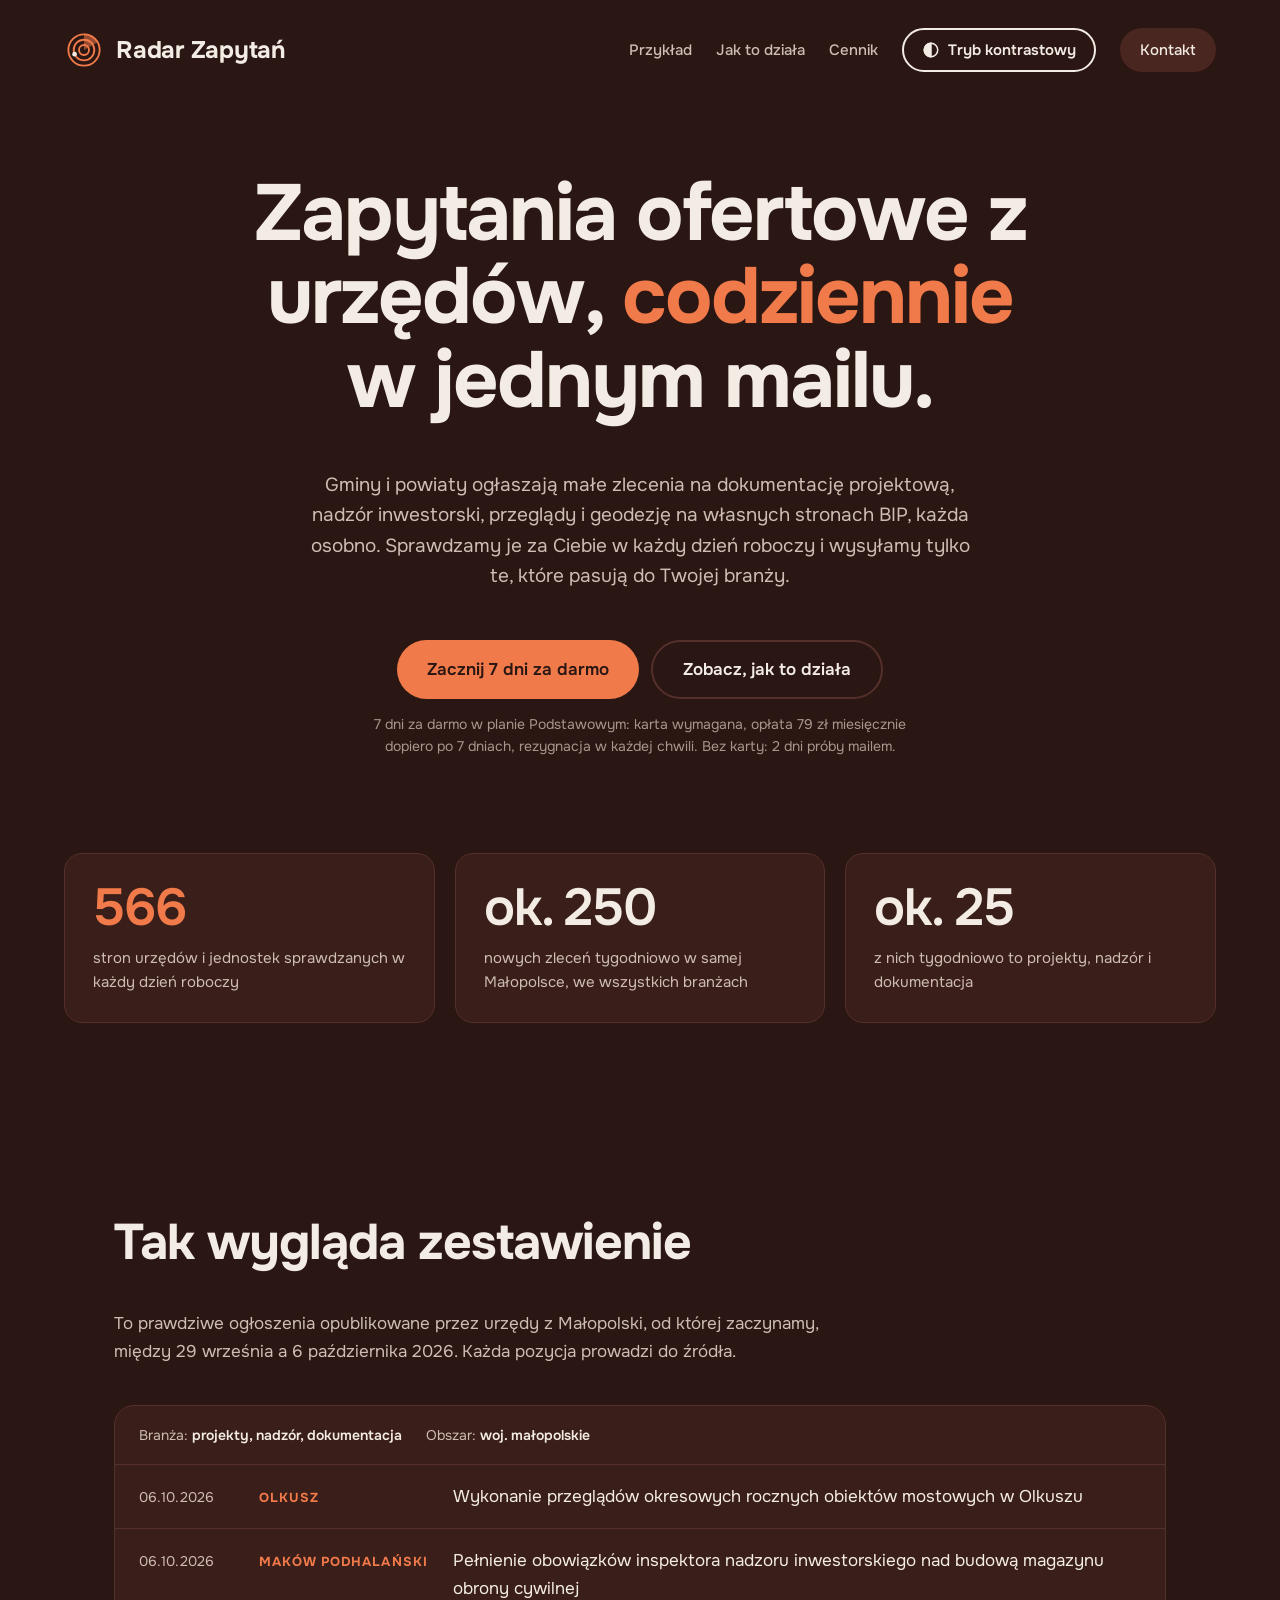
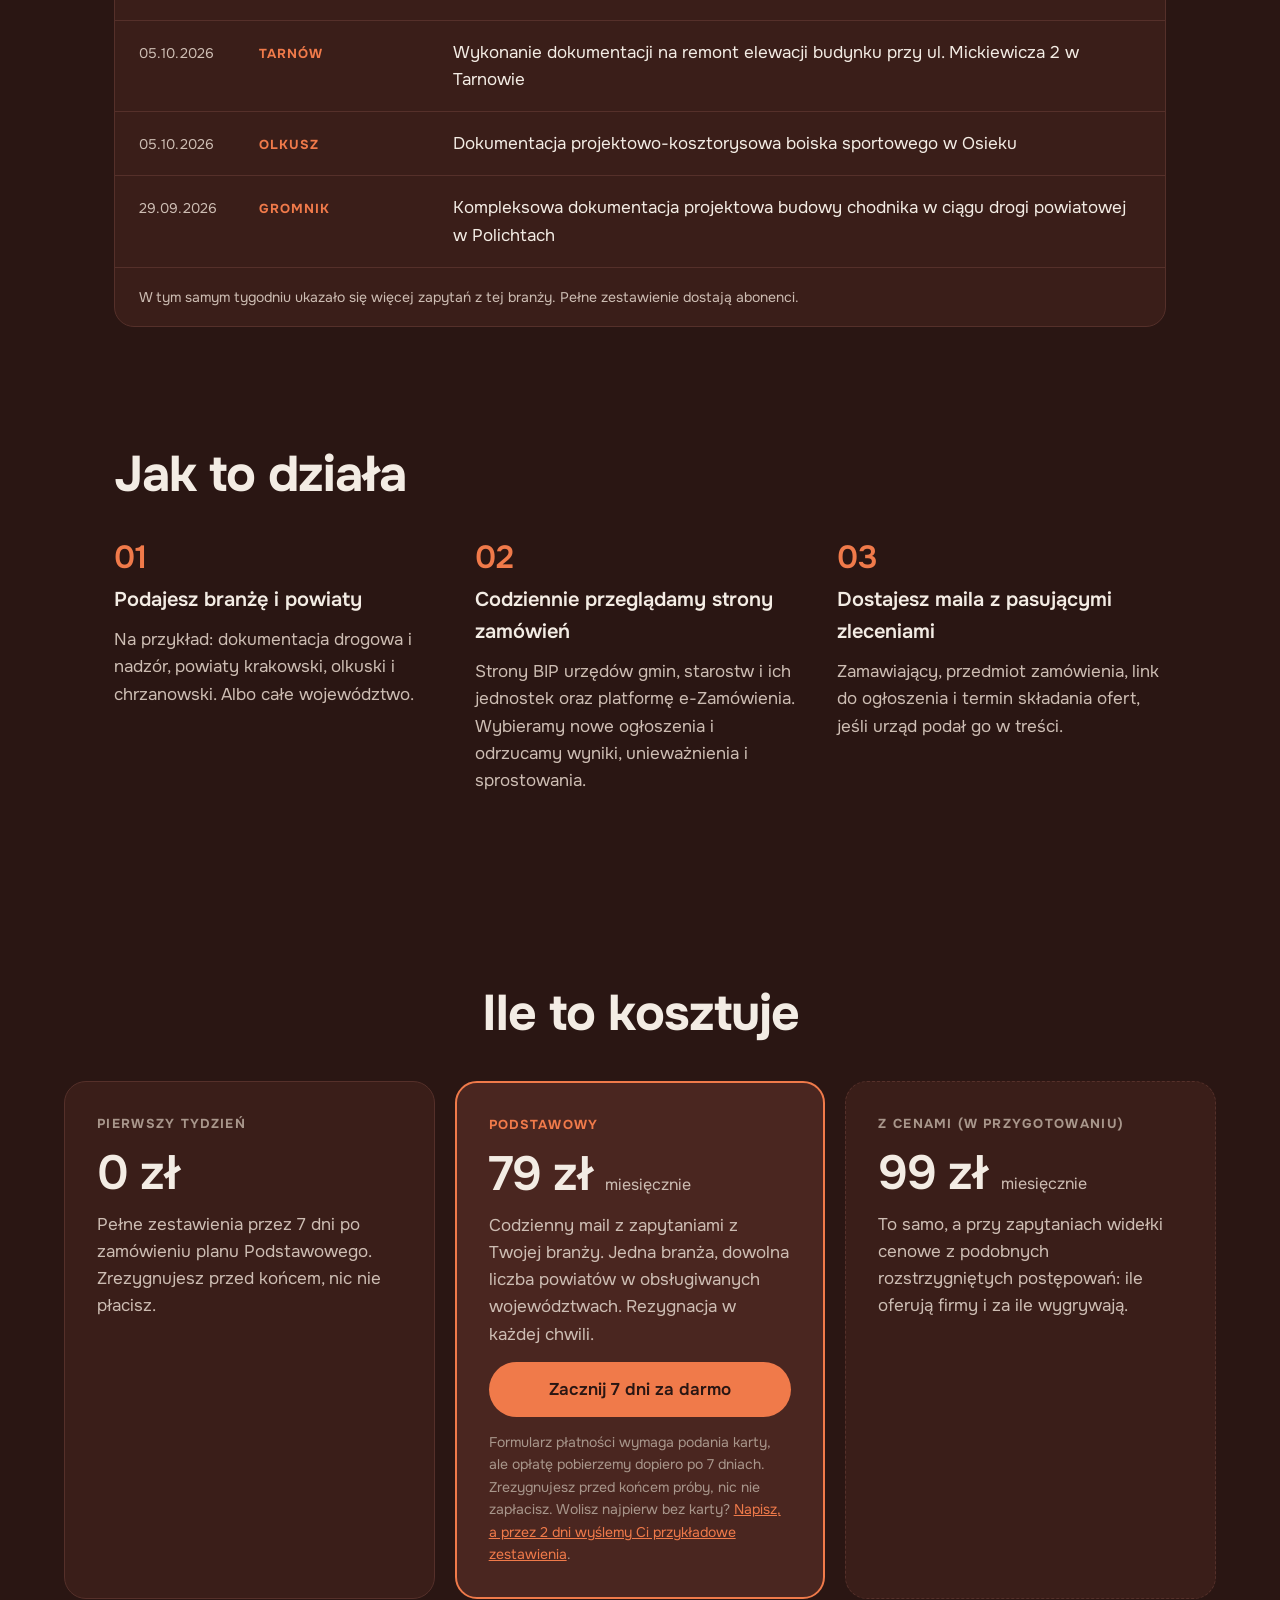
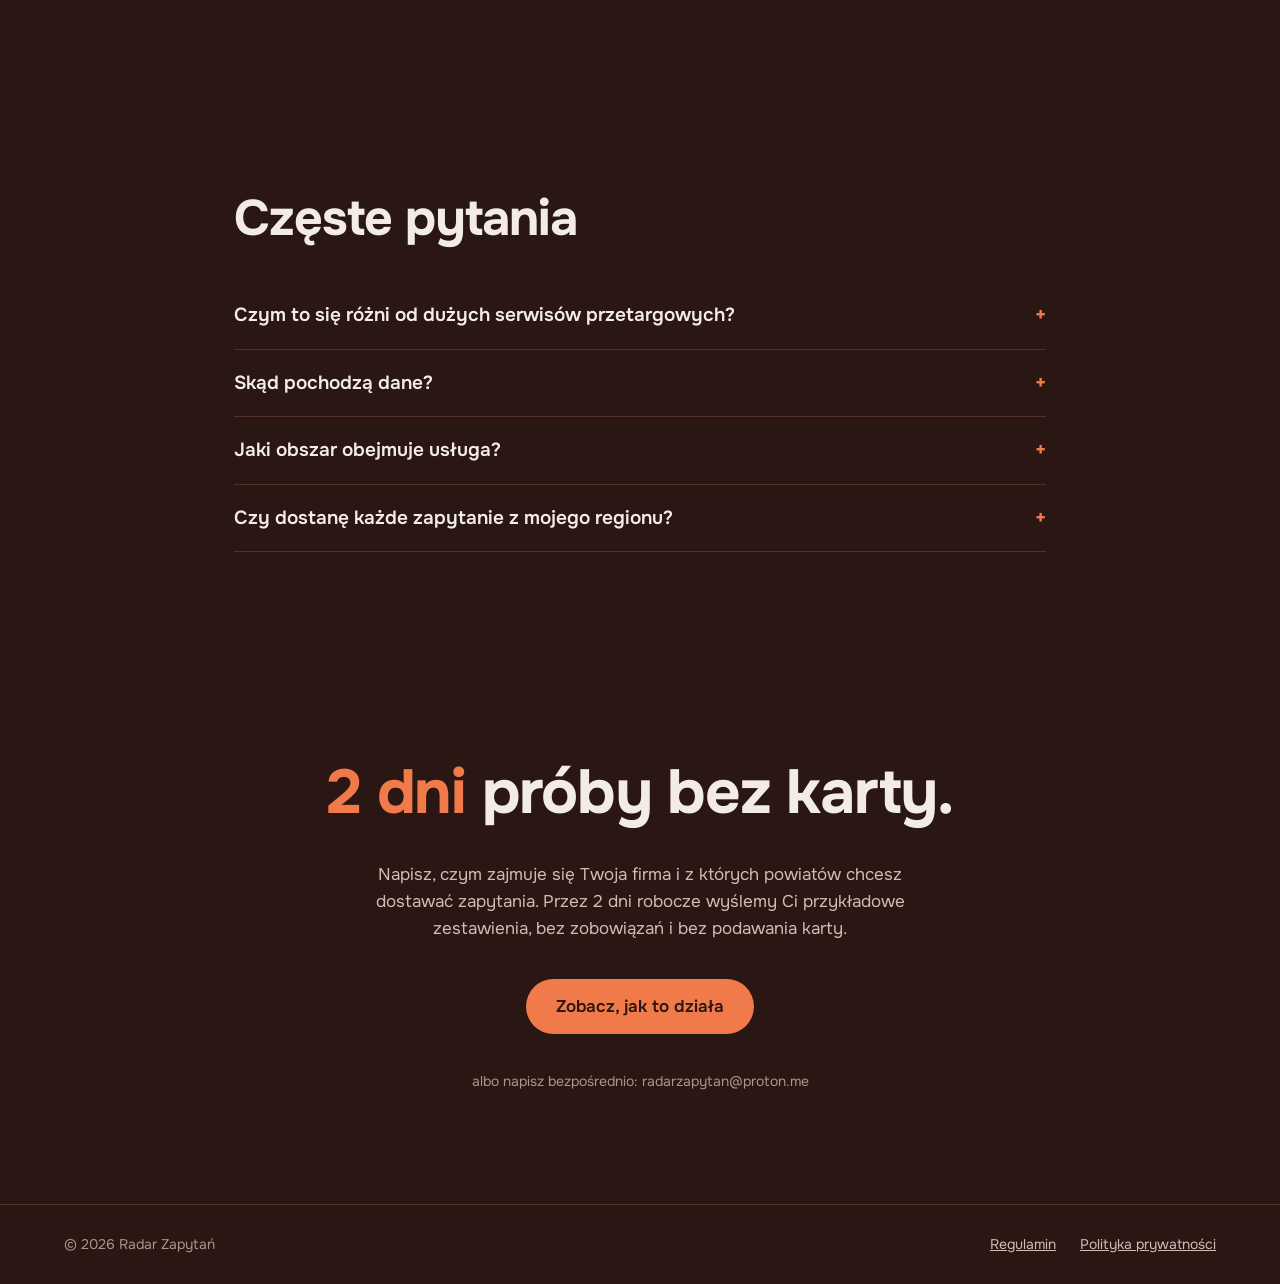
==== index.html @ d01de6a2 "Przycisk 2 dni próby: kopiuje adres i pokazuje komunikat, gdy brak programu pocztowego Co-Authored-B" ====
<!doctype html>
<html lang="pl">
<head>
<meta charset="utf-8">
<meta name="viewport" content="width=device-width, initial-scale=1">
<title>Radar Zapytań</title>
<link rel="icon" href="favicon.svg" type="image/svg+xml">
<link rel="icon" href="favicon-32.png" sizes="32x32" type="image/png">
<link rel="apple-touch-icon" href="apple-touch-icon.png">
<meta name="description" content="Codzienne zestawienie zapytań ofertowych z urzędów gmin i powiatów dla biur projektowych, inspektorów nadzoru i geodetów.">
<meta name="theme-color" content="#2A1613">
<link rel="preconnect" href="https://fonts.googleapis.com">
<link rel="preconnect" href="https://fonts.gstatic.com" crossorigin>
<link rel="stylesheet" href="https://fonts.googleapis.com/css2?family=Onest:wght@400;500;600;700;800&display=swap">
<script>
/* Tryb kontrastowy zapamiętany w przeglądarce odwiedzającego */
try{if(localStorage.getItem('rz-kontrast')==='1'){document.documentElement.classList.add('hc')}}catch(e){}
</script>
<style>
:root{
  --bg:#2A1613; --surface:#3A1E19; --surface2:#4A2620; --line:#55302A;
  --fg:#F3ECE4; --muted:#CDBDB3; --faint:#A8968B;
  --accent:#F07A4A; --accent-fg:#2A1613; --pill:#4A2620; --pill-fg:#F3ECE4;
  --logo:#F07A4A; --logo-dot:#F3ECE4;
  --w-head:700; --w-nav:500;
  color-scheme:dark;
}
html.hc{
  --bg:#0B6B4F; --surface:#0A5C44; --surface2:#08503B; --line:#5FA58F;
  --fg:#FFFFFF; --muted:#EAF5F0; --faint:#D3EBE1;
  --accent:#C8E26A; --accent-fg:#08503B; --pill:#FFFFFF; --pill-fg:#0A5C44;
  --logo:#FFFFFF; --logo-dot:#C8E26A;
  --w-head:800; --w-nav:700;
}
*{box-sizing:border-box}
html{-webkit-text-size-adjust:100%}
body{margin:0;background:var(--bg);color:var(--fg);font:400 17px/1.6 "Onest",system-ui,"Segoe UI",Arial,sans-serif}
a{color:var(--accent)}
a:hover{opacity:.9}
:focus-visible{outline:3px solid var(--accent);outline-offset:3px}
.wrap{max-width:1200px;margin:0 auto;padding-inline:24px}
.narrow{max-width:1100px}
header.top{display:flex;align-items:center;justify-content:space-between;gap:16px;flex-wrap:wrap;padding-block:28px}
.brand{display:flex;align-items:center;gap:12px;text-decoration:none;color:var(--fg);font-size:24px;font-weight:var(--w-head);letter-spacing:-.01em}
.brand svg{width:40px;height:40px;flex:none}
nav.menu{display:flex;gap:24px;align-items:center;flex-wrap:wrap;font-size:15px;font-weight:var(--w-nav)}
nav.menu a.lnk{color:var(--muted);text-decoration:none}
nav.menu a.lnk:hover{color:var(--fg)}
.btn-hc{background:transparent;color:var(--fg);border:2px solid var(--fg);font:inherit;font-weight:600;padding:8px 18px;border-radius:999px;min-height:44px;cursor:pointer;display:inline-flex;align-items:center;gap:8px}
.pill{background:var(--pill);color:var(--pill-fg);text-decoration:none;padding:10px 20px;border-radius:999px;min-height:44px;display:inline-flex;align-items:center}
.cta{background:var(--accent);color:var(--accent-fg);text-decoration:none;font-weight:600;padding:14px 30px;border-radius:999px;min-height:48px;display:inline-flex;align-items:center;justify-content:center}
.hero{max-width:1100px;margin:0 auto;padding:72px 24px 96px;text-align:center;display:flex;flex-direction:column;align-items:center;gap:48px}
h1{margin:0;font-weight:var(--w-head);font-size:clamp(40px,6.2vw,80px);line-height:1.05;letter-spacing:-.025em;text-wrap:balance}
h2{margin:0;font-weight:var(--w-head);font-size:clamp(32px,4.2vw,50px);line-height:1.1;letter-spacing:-.02em}
h3{margin:0;font-size:20px;font-weight:600}
.hl{color:var(--accent)}
.lead{margin:0;max-width:680px;font-size:19px;color:var(--muted)}
.cta-box{display:flex;flex-direction:column;align-items:center;gap:14px}
.cta-row{display:flex;gap:12px;flex-wrap:wrap;justify-content:center}
.cta.ghost{background:transparent;color:var(--fg);border:2px solid var(--line)}
.cta.ghost:hover{border-color:var(--fg)}
.cta-box .note{max-width:560px}
.note{font-size:14px;color:var(--faint)}
.stats{display:grid;grid-template-columns:repeat(auto-fit,minmax(240px,1fr));gap:20px;padding-bottom:96px}
.card{background:var(--surface);border:1px solid var(--line);border-radius:18px;padding:28px}
.big{font-weight:600;font-size:52px;line-height:1;letter-spacing:-.02em}
.card p{margin:12px 0 0;color:var(--muted);font-size:15px}
section.block{padding-block:96px}
.stack{display:flex;flex-direction:column;gap:40px}
.muted{color:var(--muted)}
.report{background:var(--surface);border:1px solid var(--line);border-radius:20px;overflow:hidden}
.report .meta{display:flex;flex-wrap:wrap;gap:8px 24px;padding:18px 24px;border-bottom:1px solid var(--line);font-size:14px;color:var(--muted)}
.report .meta strong{color:var(--fg);font-weight:600}
.report a.row{display:flex;flex-wrap:wrap;gap:6px 24px;align-items:baseline;padding:18px 24px;border-bottom:1px solid var(--line);text-decoration:none;color:var(--fg)}
.report a.row:hover{background:var(--surface2)}
.report .d{font-size:14px;color:var(--muted);min-width:96px}
.report .p{font-size:13px;letter-spacing:.08em;font-weight:700;color:var(--accent);min-width:170px}
.report .t{flex:1 1 360px}
.report .foot{padding:18px 24px;font-size:14px;color:var(--muted)}
.steps{display:grid;grid-template-columns:repeat(auto-fit,minmax(260px,1fr));gap:32px}
.step{display:flex;flex-direction:column;gap:10px}
.step .n{font-size:32px;font-weight:600;color:var(--accent);line-height:1}
.step p{margin:0;color:var(--muted)}
.prices{display:grid;grid-template-columns:repeat(auto-fit,minmax(280px,1fr));gap:20px;align-items:stretch}
.price{background:var(--surface);border:1px solid var(--line);border-radius:22px;padding:32px;display:flex;flex-direction:column;gap:14px}
.price.main{background:var(--surface2);border:2px solid var(--accent)}
.price.soon{border-style:dashed}
.price .lab{font-size:13px;letter-spacing:.1em;font-weight:700;color:var(--faint)}
.price.main .lab{color:var(--accent)}
.price .amt{font-weight:600;font-size:48px;line-height:1;letter-spacing:-.02em}
.price .amt small{font-size:16px;font-weight:400;letter-spacing:0;color:var(--muted)}
.price p{margin:0;color:var(--muted)}
.price .cta{margin-top:auto}
.faq{max-width:860px;margin:0 auto;padding:96px 24px}
.faq h2{margin-bottom:36px}
details{border-bottom:1px solid var(--line);padding:18px 0}
summary{cursor:pointer;list-style:none;font-size:19px;font-weight:600}
summary::-webkit-details-marker{display:none}
summary::after{content:"+";float:right;color:var(--accent);font-weight:700}
details[open] summary::after{content:"–"}
details p{margin:12px 0 0;color:var(--muted)}
.contact{max-width:900px;margin:0 auto;padding:112px 24px;text-align:center;display:flex;flex-direction:column;align-items:center;gap:36px}
.contact p{margin:0;max-width:600px;color:var(--muted)}
footer.bottom{border-top:1px solid var(--line)}
footer .wrap{display:flex;flex-wrap:wrap;gap:12px 28px;justify-content:space-between;padding-block:28px;font-size:14px;color:var(--faint)}
footer .links{display:flex;gap:24px;flex-wrap:wrap}
footer .links a{color:var(--muted)}
@media (max-width:640px){
  nav.menu a.lnk{display:none}
  .hero{padding-top:40px;gap:36px}
  section.block{padding-block:64px}
}
</style>
</head>
<body>

<header class="wrap top">
  <a class="brand" href="#" aria-label="Radar Zapytań – strona główna">
    <svg viewBox="0 0 256 256" aria-hidden="true"><circle cx="128" cy="128" r="100" fill="none" stroke="var(--logo)" stroke-width="12"/><circle cx="128" cy="128" r="66" fill="none" stroke="var(--logo)" stroke-width="12"/><circle cx="128" cy="128" r="32" fill="none" stroke="var(--logo)" stroke-width="12"/><path d="M128 128 L128 22 A106 106 0 0 1 219.8 75.0 Z" fill="var(--logo)" opacity="0.55"/><circle cx="67.7" cy="154.8" r="15" fill="var(--logo-dot)"/></svg>
    <span>Radar Zapytań</span>
  </a>
  <nav class="menu" aria-label="Menu">
    <a class="lnk" href="#przyklad">Przykład</a>
    <a class="lnk" href="#jak">Jak to działa</a>
    <a class="lnk" href="#cennik">Cennik</a>
    <button type="button" class="btn-hc" id="btn-hc" aria-pressed="false">
      <svg viewBox="0 0 24 24" width="18" height="18" aria-hidden="true" fill="none" stroke="currentColor" stroke-width="2"><circle cx="12" cy="12" r="9"/><path d="M12 3a9 9 0 0 0 0 18z" fill="currentColor"/></svg>
      <span id="hc-label">Tryb kontrastowy</span>
    </button>
    <a class="pill" href="#kontakt">Kontakt</a>
  </nav>
</header>

<main>
<section class="hero">
  <h1>Zapytania ofertowe z urzędów, <span class="hl">codziennie</span> w jednym mailu.</h1>
  <p class="lead">Gminy i powiaty ogłaszają małe zlecenia na dokumentację projektową, nadzór inwestorski, przeglądy i geodezję na własnych stronach BIP, każda osobno. Sprawdzamy je za Ciebie w każdy dzień roboczy i wysyłamy tylko te, które pasują do Twojej branży.</p>
  <div class="cta-box">
    <div class="cta-row">
      <a class="cta" href="https://buy.stripe.com/28E7sKctQ4sN3mMg6p4Rq00">Zacznij 7 dni za darmo</a>
      <a class="cta ghost" href="#kontakt">Zobacz, jak to działa</a>
    </div>
    <span class="note">7 dni za darmo w planie Podstawowym: karta wymagana, opłata 79 zł miesięcznie dopiero po 7 dniach, rezygnacja w każdej chwili. Bez karty: 2 dni próby mailem.</span>
  </div>
</section>

<div class="wrap">
  <div class="stats">
    <div class="card"><div class="big hl">566</div><p>stron urzędów i jednostek sprawdzanych w każdy dzień roboczy</p></div>
    <div class="card"><div class="big">ok. 250</div><p>nowych zleceń tygodniowo w samej Małopolsce, we wszystkich branżach</p></div>
    <div class="card"><div class="big">ok. 25</div><p>z nich tygodniowo to projekty, nadzór i dokumentacja</p></div>
  </div>
</div>

<section id="przyklad" class="block">
  <div class="wrap narrow stack">
    <h2>Tak wygląda zestawienie</h2>
    <p class="muted" style="margin:0;max-width:720px">To prawdziwe ogłoszenia opublikowane przez urzędy z Małopolski, od której zaczynamy, między 29 września a 6 października 2026. Każda pozycja prowadzi do źródła.</p>
    <div class="report">
      <div class="meta"><span>Branża: <strong>projekty, nadzór, dokumentacja</strong></span><span>Obszar: <strong>woj. małopolskie</strong></span></div>
      <a class="row" href="https://bip.malopolska.pl/umigolkusz,a,2943578,wykonanie-przegladow-okresowych-rocznych-obiektow-mostowych-w-olkuszu.html"><span class="d">06.10.2026</span><span class="p">OLKUSZ</span><span class="t">Wykonanie przeglądów okresowych rocznych obiektów mostowych w Olkuszu</span></a>
      <a class="row" href="https://bip.malopolska.pl/ummakowpodhalanski,a,2942583,pelnienie-obowiazkow-inspektora-nadzoru-inwestorskiego-nad-robotami-budowlanymi-do-zadania-pn-budowa.html"><span class="d">06.10.2026</span><span class="p">MAKÓW PODHALAŃSKI</span><span class="t">Pełnienie obowiązków inspektora nadzoru inwestorskiego nad budową magazynu obrony cywilnej</span></a>
      <a class="row" href="https://bip.malopolska.pl/umtarnow,a,2935955,wykonanie-dokumentacji-na-remont-elewacji-budynku-przy-ul-mickiewicza-2-w-tarnowie.html"><span class="d">05.10.2026</span><span class="p">TARNÓW</span><span class="t">Wykonanie dokumentacji na remont elewacji budynku przy ul. Mickiewicza 2 w Tarnowie</span></a>
      <a class="row" href="https://bip.malopolska.pl/umigolkusz,a,2926338,wykonanie-dokumentacji-projektowo-kosztorysowej-dla-zadania-projekt-boiska-sportowego-w-osieku.html"><span class="d">05.10.2026</span><span class="p">OLKUSZ</span><span class="t">Dokumentacja projektowo-kosztorysowa boiska sportowego w Osieku</span></a>
      <a class="row" href="https://bip.malopolska.pl/uggromnik,a,2917947,zapytanie-ofertowe-pn-opracowanie-kompleksowej-dokumentacji-projektowej-na-budowe-chodnika-w-ciagu-d.html"><span class="d">29.09.2026</span><span class="p">GROMNIK</span><span class="t">Kompleksowa dokumentacja projektowa budowy chodnika w ciągu drogi powiatowej w Polichtach</span></a>
      <div class="foot">W tym samym tygodniu ukazało się więcej zapytań z tej branży. Pełne zestawienie dostają abonenci.</div>
    </div>
  </div>
</section>

<section id="jak" class="block" style="padding-top:24px">
  <div class="wrap narrow stack">
    <h2>Jak to działa</h2>
    <div class="steps">
      <div class="step"><span class="n">01</span><h3>Podajesz branżę i powiaty</h3><p>Na przykład: dokumentacja drogowa i nadzór, powiaty krakowski, olkuski i chrzanowski. Albo całe województwo.</p></div>
      <div class="step"><span class="n">02</span><h3>Codziennie przeglądamy strony zamówień</h3><p>Strony BIP urzędów gmin, starostw i ich jednostek oraz platformę e-Zamówienia. Wybieramy nowe ogłoszenia i odrzucamy wyniki, unieważnienia i sprostowania.</p></div>
      <div class="step"><span class="n">03</span><h3>Dostajesz maila z pasującymi zleceniami</h3><p>Zamawiający, przedmiot zamówienia, link do ogłoszenia i termin składania ofert, jeśli urząd podał go w treści.</p></div>
    </div>
  </div>
</section>

<section id="cennik" class="block">
  <div class="wrap stack">
    <h2 style="text-align:center">Ile to kosztuje</h2>
    <div class="prices">
      <div class="price">
        <span class="lab">PIERWSZY TYDZIEŃ</span>
        <span class="amt">0 zł</span>
        <p>Pełne zestawienia przez 7 dni po zamówieniu planu Podstawowego. Zrezygnujesz przed końcem, nic nie płacisz.</p>
      </div>
      <div class="price main">
        <span class="lab">PODSTAWOWY</span>
        <span class="amt">79 zł <small>miesięcznie</small></span>
        <p>Codzienny mail z zapytaniami z Twojej branży. Jedna branża, dowolna liczba powiatów w obsługiwanych województwach. Rezygnacja w każdej chwili.</p>
        <a class="cta" href="https://buy.stripe.com/28E7sKctQ4sN3mMg6p4Rq00">Zacznij 7 dni za darmo</a>
        <span class="note">Formularz płatności wymaga podania karty, ale opłatę pobierzemy dopiero po 7 dniach. Zrezygnujesz przed końcem próby, nic nie zapłacisz. Wolisz najpierw bez karty? <a href="#kontakt">Napisz, a przez 2 dni wyślemy Ci przykładowe zestawienia</a>.</span>
      </div>
      <div class="price soon">
        <span class="lab">Z CENAMI (W PRZYGOTOWANIU)</span>
        <span class="amt">99 zł <small>miesięcznie</small></span>
        <p>To samo, a przy zapytaniach widełki cenowe z podobnych rozstrzygniętych postępowań: ile oferują firmy i za ile wygrywają.</p>
      </div>
    </div>
  </div>
</section>

<section class="faq">
  <h2>Częste pytania</h2>
  <details><summary>Czym to się różni od dużych serwisów przetargowych?</summary><p>Oprócz ogłoszeń z Biuletynu Zamówień Publicznych sprawdzamy małe zamówienia poniżej progu ustawowego, który od 2026 roku wynosi 170 tys. zł netto. Takie zlecenia trafiają tylko na stronę urzędu i zwykle startuje w nich kilka firm. W naszym teście z 1–8 października 2026 około 40% zapytań znalezionych na stronach BIP nie było w jednym z dużych serwisów przetargowych.</p></details>
  <details><summary>Skąd pochodzą dane?</summary><p>Wyłącznie z publicznych stron Biuletynu Informacji Publicznej urzędów i ich jednostek. Niczego nie zmieniamy w treści ogłoszeń, a każda pozycja ma link do oryginału.</p></details>
  <details><summary>Jaki obszar obejmuje usługa?</summary><p>Zaczęliśmy od województwa małopolskiego i stopniowo dodajemy kolejne. Jeśli interesuje Cię inny region, napisz, a damy znać, kiedy go uruchomimy. W Małopolsce nie obejmujemy jeszcze urzędów miast Krakowa, Nowego Sącza i Zakopanego, które prowadzą BIP w osobnych systemach.</p></details>
  <details><summary>Czy dostanę każde zapytanie z mojego regionu?</summary><p>Nie możemy tego obiecać. Część urzędów wysyła zapytania bezpośrednio do wybranych firm i nie publikuje ich na stronie. Dostajesz wszystko, co ukazało się w sprawdzanych przez nas sekcjach zamówień.</p></details>
</section>

<section id="kontakt" class="contact">
  <h2 style="font-size:clamp(36px,5vw,62px);line-height:1.05"><span class="hl">2 dni</span> próby bez karty.</h2>
  <p>Napisz, czym zajmuje się Twoja firma i z których powiatów chcesz dostawać zapytania. Przez 2 dni robocze wyślemy Ci przykładowe zestawienia, bez zobowiązań i bez podawania karty.</p>
  <a class="cta" id="btn-proba" href="mailto:radarzapytan@proton.me?subject=2%20dni%20pr%C3%B3by%20%E2%80%93%20Radar%20Zapyta%C5%84">Zobacz, jak to działa</a>
  <span class="note" id="proba-note" aria-live="polite">albo napisz bezpośrednio: radarzapytan@proton.me</span>
</section>
</main>

<footer class="bottom">
  <div class="wrap">
    <span>© 2026 Radar Zapytań</span>
    <span class="links"><a href="regulamin.html">Regulamin</a><a href="polityka-prywatnosci.html">Polityka prywatności</a></span>
  </div>
</footer>

<script>
(function(){
  var root=document.documentElement, btn=document.getElementById('btn-hc'), label=document.getElementById('hc-label');
  function sync(){var on=root.classList.contains('hc');btn.setAttribute('aria-pressed',on?'true':'false');label.textContent=on?'Tryb zwykły':'Tryb kontrastowy';}
  btn.addEventListener('click',function(){root.classList.toggle('hc');try{localStorage.setItem('rz-kontrast',root.classList.contains('hc')?'1':'0')}catch(e){}sync();});
  sync();
  var proba=document.getElementById('btn-proba'), note=document.getElementById('proba-note'), adres='radarzapytan@proton.me';
  proba.addEventListener('click',function(){
    var msg='Adres skopiowany: '+adres+'. Jeśli nie otworzył się program pocztowy, wklej go w swojej poczcie (temat: 2 dni próby).';
    try{navigator.clipboard.writeText(adres).then(function(){note.textContent=msg},function(){note.textContent='Napisz na: '+adres+' (temat: 2 dni próby).'})}catch(e){note.textContent='Napisz na: '+adres+' (temat: 2 dni próby).'}
  });
})();
</script>
</body>
</html>
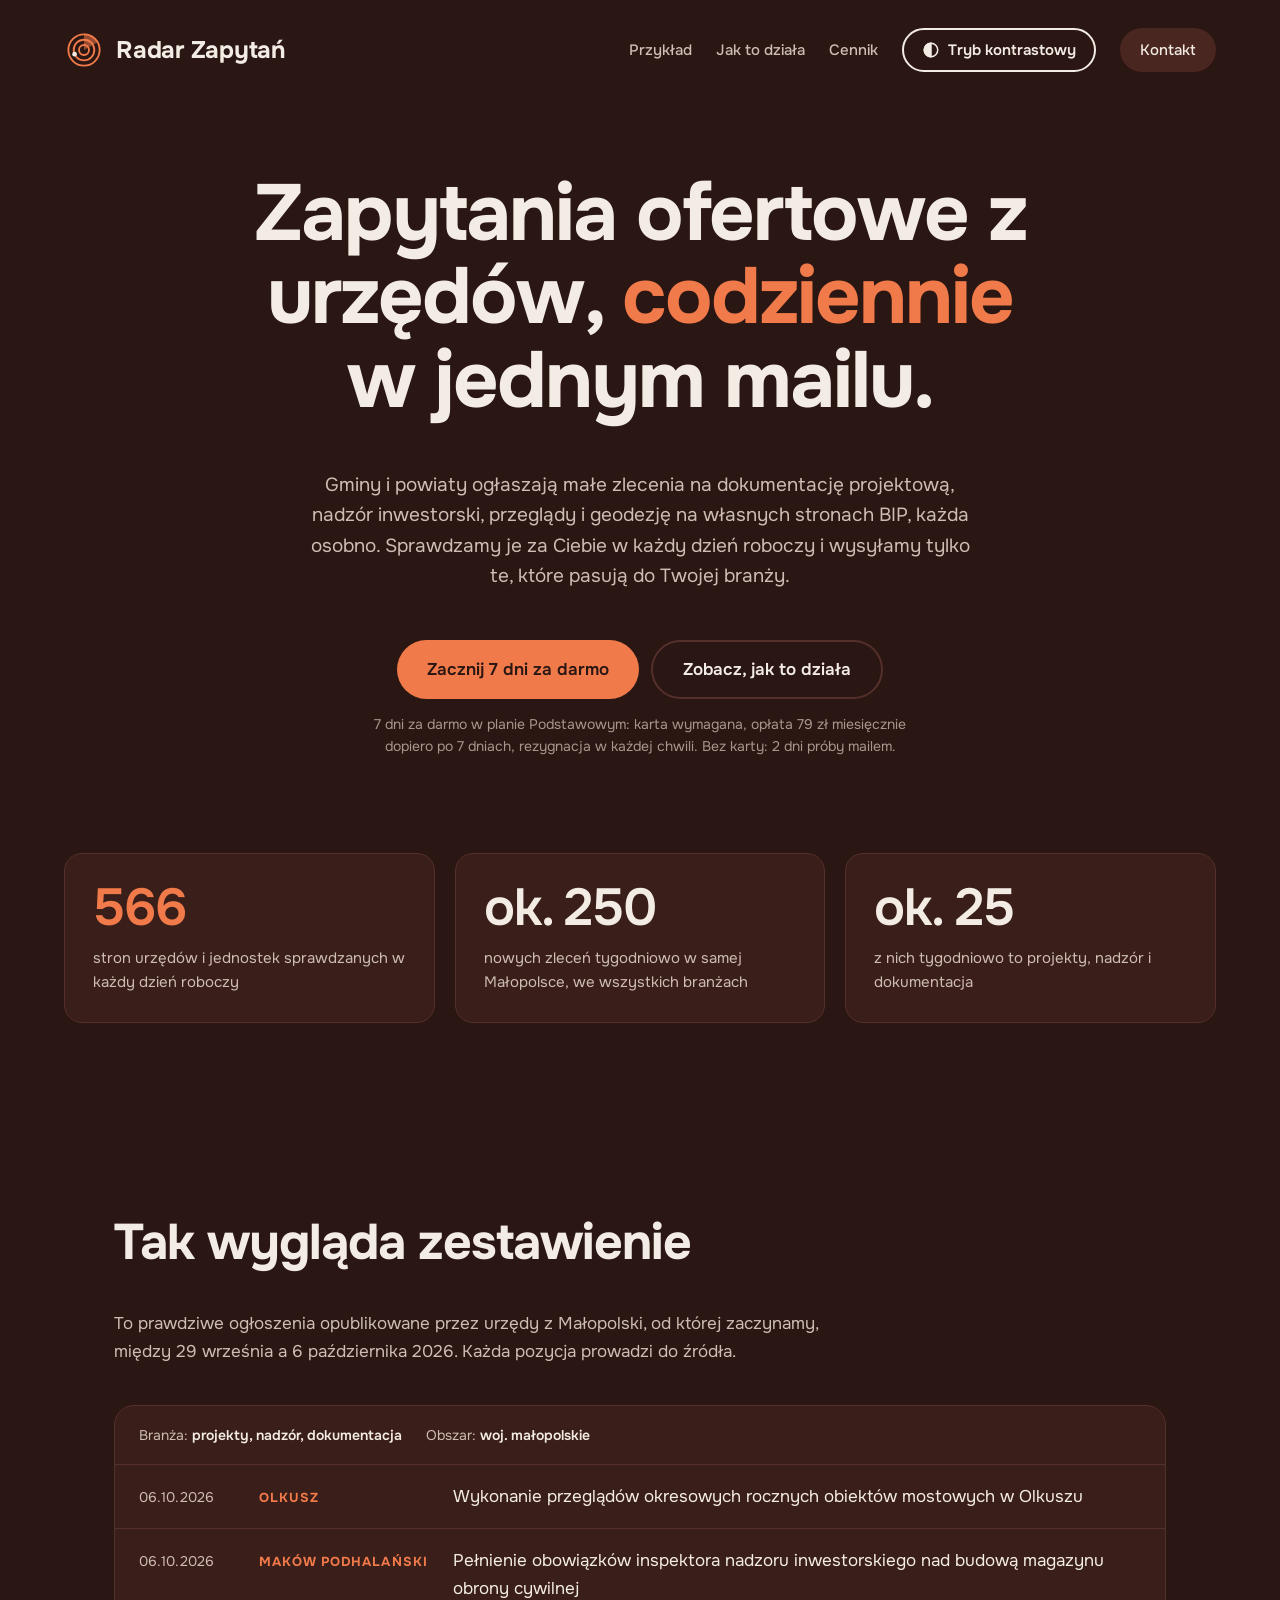
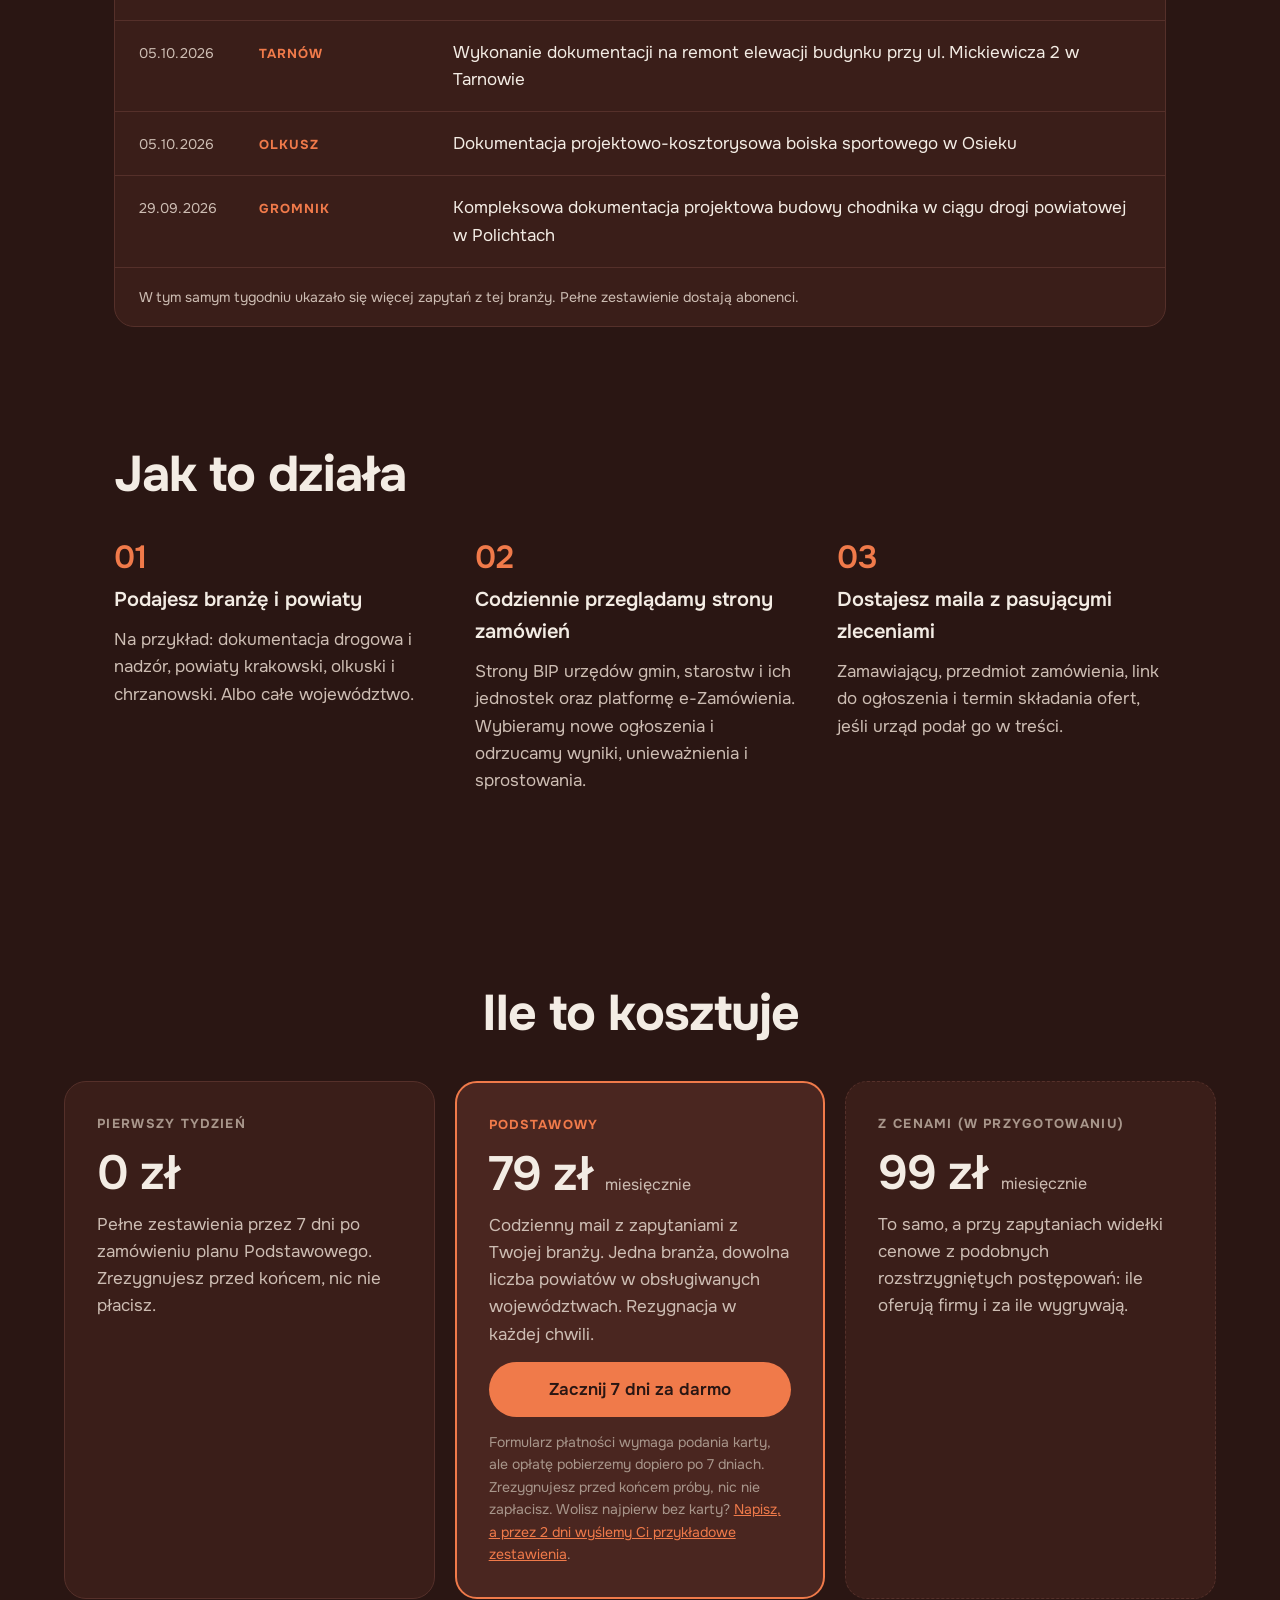
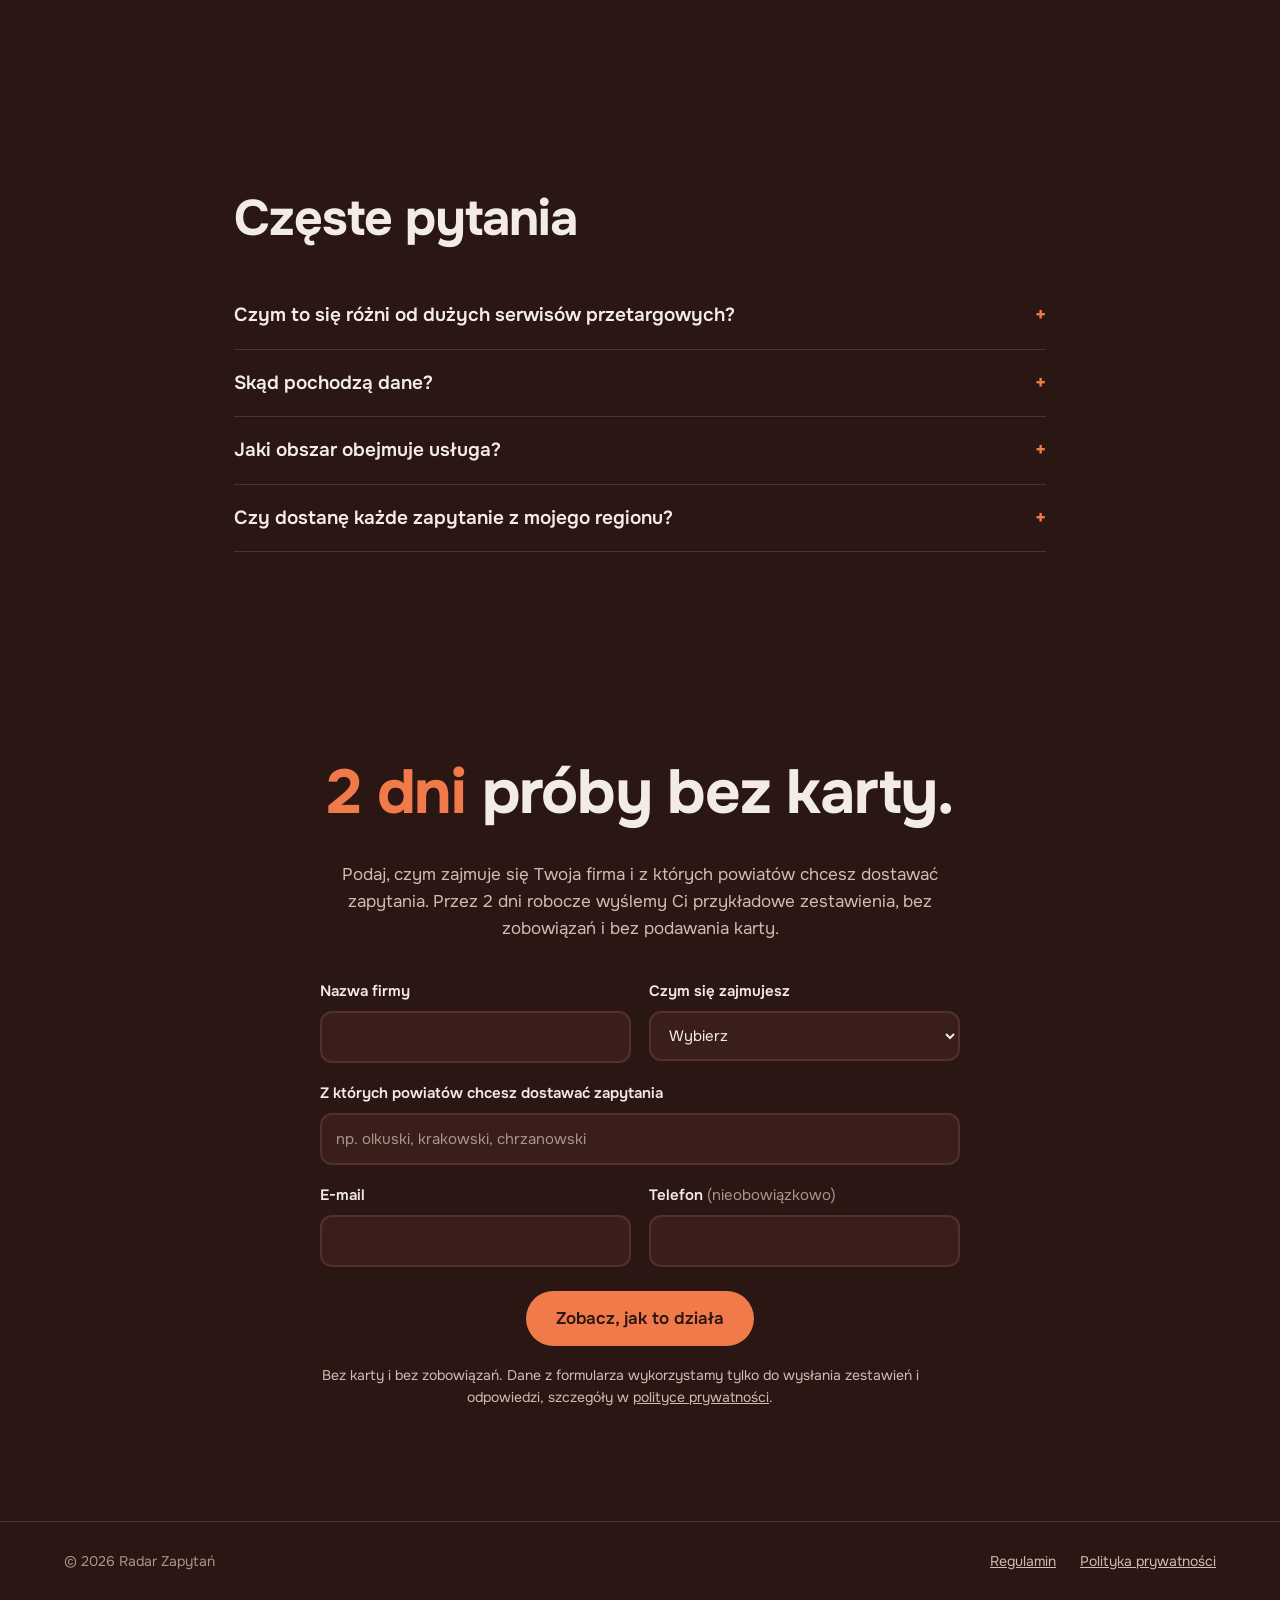
==== commit afc26b76: "Formularz 2 dni próby (Web3Forms) zamiast przycisku mailto; adres e-mail usunięty ze strony głównej;" ====
--- a/index.html
+++ b/index.html
@@ -101,6 +101,20 @@
 details p{margin:12px 0 0;color:var(--muted)}
 .contact{max-width:900px;margin:0 auto;padding:112px 24px;text-align:center;display:flex;flex-direction:column;align-items:center;gap:36px}
 .contact p{margin:0;max-width:600px;color:var(--muted)}
+.form{width:100%;max-width:640px;display:flex;flex-direction:column;gap:18px;text-align:left}
+.form label{display:flex;flex-direction:column;gap:8px;font-weight:600;font-size:15px;color:var(--fg)}
+.form .opt{font-weight:400;color:var(--faint)}
+.form input,.form select{font:inherit;font-weight:400;color:var(--fg);background:var(--surface);border:2px solid var(--line);border-radius:12px;padding:12px 14px;min-height:48px;width:100%;box-sizing:border-box}
+.form input::placeholder{color:var(--faint)}
+.form input:focus,.form select:focus{outline:none;border-color:var(--accent)}
+.form .row2{display:grid;grid-template-columns:1fr 1fr;gap:18px}
+.form button.cta{border:0;font:inherit;font-weight:600;cursor:pointer;align-self:center;margin-top:6px}
+.form button.cta[disabled]{opacity:.6;cursor:wait}
+.form .form-msg{text-align:center;margin:0}
+.form .form-msg a{color:inherit}
+.form .bad{border-color:#E5484D}
+.hp{position:absolute;left:-9999px;width:1px;height:1px;opacity:0}
+@media(max-width:640px){.form .row2{grid-template-columns:1fr}}
 footer.bottom{border-top:1px solid var(--line)}
 footer .wrap{display:flex;flex-wrap:wrap;gap:12px 28px;justify-content:space-between;padding-block:28px;font-size:14px;color:var(--faint)}
 footer .links{display:flex;gap:24px;flex-wrap:wrap}
@@ -214,9 +228,32 @@
 
 <section id="kontakt" class="contact">
   <h2 style="font-size:clamp(36px,5vw,62px);line-height:1.05"><span class="hl">2 dni</span> próby bez karty.</h2>
-  <p>Napisz, czym zajmuje się Twoja firma i z których powiatów chcesz dostawać zapytania. Przez 2 dni robocze wyślemy Ci przykładowe zestawienia, bez zobowiązań i bez podawania karty.</p>
-  <a class="cta" id="btn-proba" href="mailto:radarzapytan@proton.me?subject=2%20dni%20pr%C3%B3by%20%E2%80%93%20Radar%20Zapyta%C5%84">Zobacz, jak to działa</a>
-  <span class="note" id="proba-note" aria-live="polite">albo napisz bezpośrednio: radarzapytan@proton.me</span>
+  <p>Podaj, czym zajmuje się Twoja firma i z których powiatów chcesz dostawać zapytania. Przez 2 dni robocze wyślemy Ci przykładowe zestawienia, bez zobowiązań i bez podawania karty.</p>
+  <form class="form" id="form-proba" action="https://api.web3forms.com/submit" method="POST" novalidate>
+    <input type="hidden" name="access_key" value="WEB3FORMS_KLUCZ">
+    <input type="hidden" name="subject" value="2 dni próby – nowe zgłoszenie (Radar Zapytań)">
+    <input type="hidden" name="from_name" value="Radar Zapytań – formularz">
+    <input type="checkbox" name="botcheck" class="hp" tabindex="-1" autocomplete="off" aria-hidden="true">
+    <div class="row2">
+      <label>Nazwa firmy<input name="firma" required autocomplete="organization"></label>
+      <label>Czym się zajmujesz
+        <select name="branza" required>
+          <option value="">Wybierz</option>
+          <option>Biuro projektowe / architekt</option>
+          <option>Inspektor nadzoru</option>
+          <option>Geodeta</option>
+          <option>Inna branża</option>
+        </select>
+      </label>
+    </div>
+    <label>Z których powiatów chcesz dostawać zapytania<input name="powiaty" required placeholder="np. olkuski, krakowski, chrzanowski"></label>
+    <div class="row2">
+      <label>E-mail<input type="email" name="email" required autocomplete="email"></label>
+      <label><span>Telefon <span class="opt">(nieobowiązkowo)</span></span><input type="tel" name="telefon" autocomplete="tel"></label>
+    </div>
+    <button type="submit" class="cta" id="btn-proba">Zobacz, jak to działa</button>
+    <p class="note form-msg" id="proba-note" aria-live="polite">Bez karty i bez zobowiązań. Dane z formularza wykorzystamy tylko do wysłania zestawień i odpowiedzi, szczegóły w <a href="polityka-prywatnosci.html">polityce prywatności</a>.</p>
+  </form>
 </section>
 </main>
 
@@ -233,10 +270,20 @@
   function sync(){var on=root.classList.contains('hc');btn.setAttribute('aria-pressed',on?'true':'false');label.textContent=on?'Tryb zwykły':'Tryb kontrastowy';}
   btn.addEventListener('click',function(){root.classList.toggle('hc');try{localStorage.setItem('rz-kontrast',root.classList.contains('hc')?'1':'0')}catch(e){}sync();});
   sync();
-  var proba=document.getElementById('btn-proba'), note=document.getElementById('proba-note'), adres='radarzapytan@proton.me';
-  proba.addEventListener('click',function(){
-    var msg='Adres skopiowany: '+adres+'. Jeśli nie otworzył się program pocztowy, wklej go w swojej poczcie (temat: 2 dni próby).';
-    try{navigator.clipboard.writeText(adres).then(function(){note.textContent=msg},function(){note.textContent='Napisz na: '+adres+' (temat: 2 dni próby).'})}catch(e){note.textContent='Napisz na: '+adres+' (temat: 2 dni próby).'}
+  var form=document.getElementById('form-proba'), btn2=document.getElementById('btn-proba'), note=document.getElementById('proba-note');
+  form.addEventListener('submit',function(e){
+    e.preventDefault();
+    var ok=true;
+    Array.prototype.forEach.call(form.querySelectorAll('[required]'),function(el){var bad=!el.value.trim()||(el.type==='email'&&!/^[^@\s]+@[^@\s]+\.[^@\s]+$/.test(el.value.trim()));el.classList.toggle('bad',bad);if(bad&&ok){el.focus();ok=false;}});
+    if(!ok){note.textContent='Uzupełnij zaznaczone pola.';return;}
+    btn2.disabled=true; note.textContent='Wysyłam…';
+    fetch(form.action,{method:'POST',headers:{'Accept':'application/json'},body:new FormData(form)})
+      .then(function(r){return r.json()})
+      .then(function(d){
+        if(d&&d.success){form.innerHTML='<h3 style="margin:0;text-align:center;font-size:24px">Dziękujemy, zgłoszenie dotarło.</h3><p style="text-align:center;margin:0 auto">Odezwiemy się mailem i wyślemy pierwsze przykładowe zestawienie.</p>';}
+        else{throw 0;}
+      })
+      .catch(function(){btn2.disabled=false;note.textContent='Nie udało się wysłać. Spróbuj ponownie za chwilę.';});
   });
 })();
 </script>
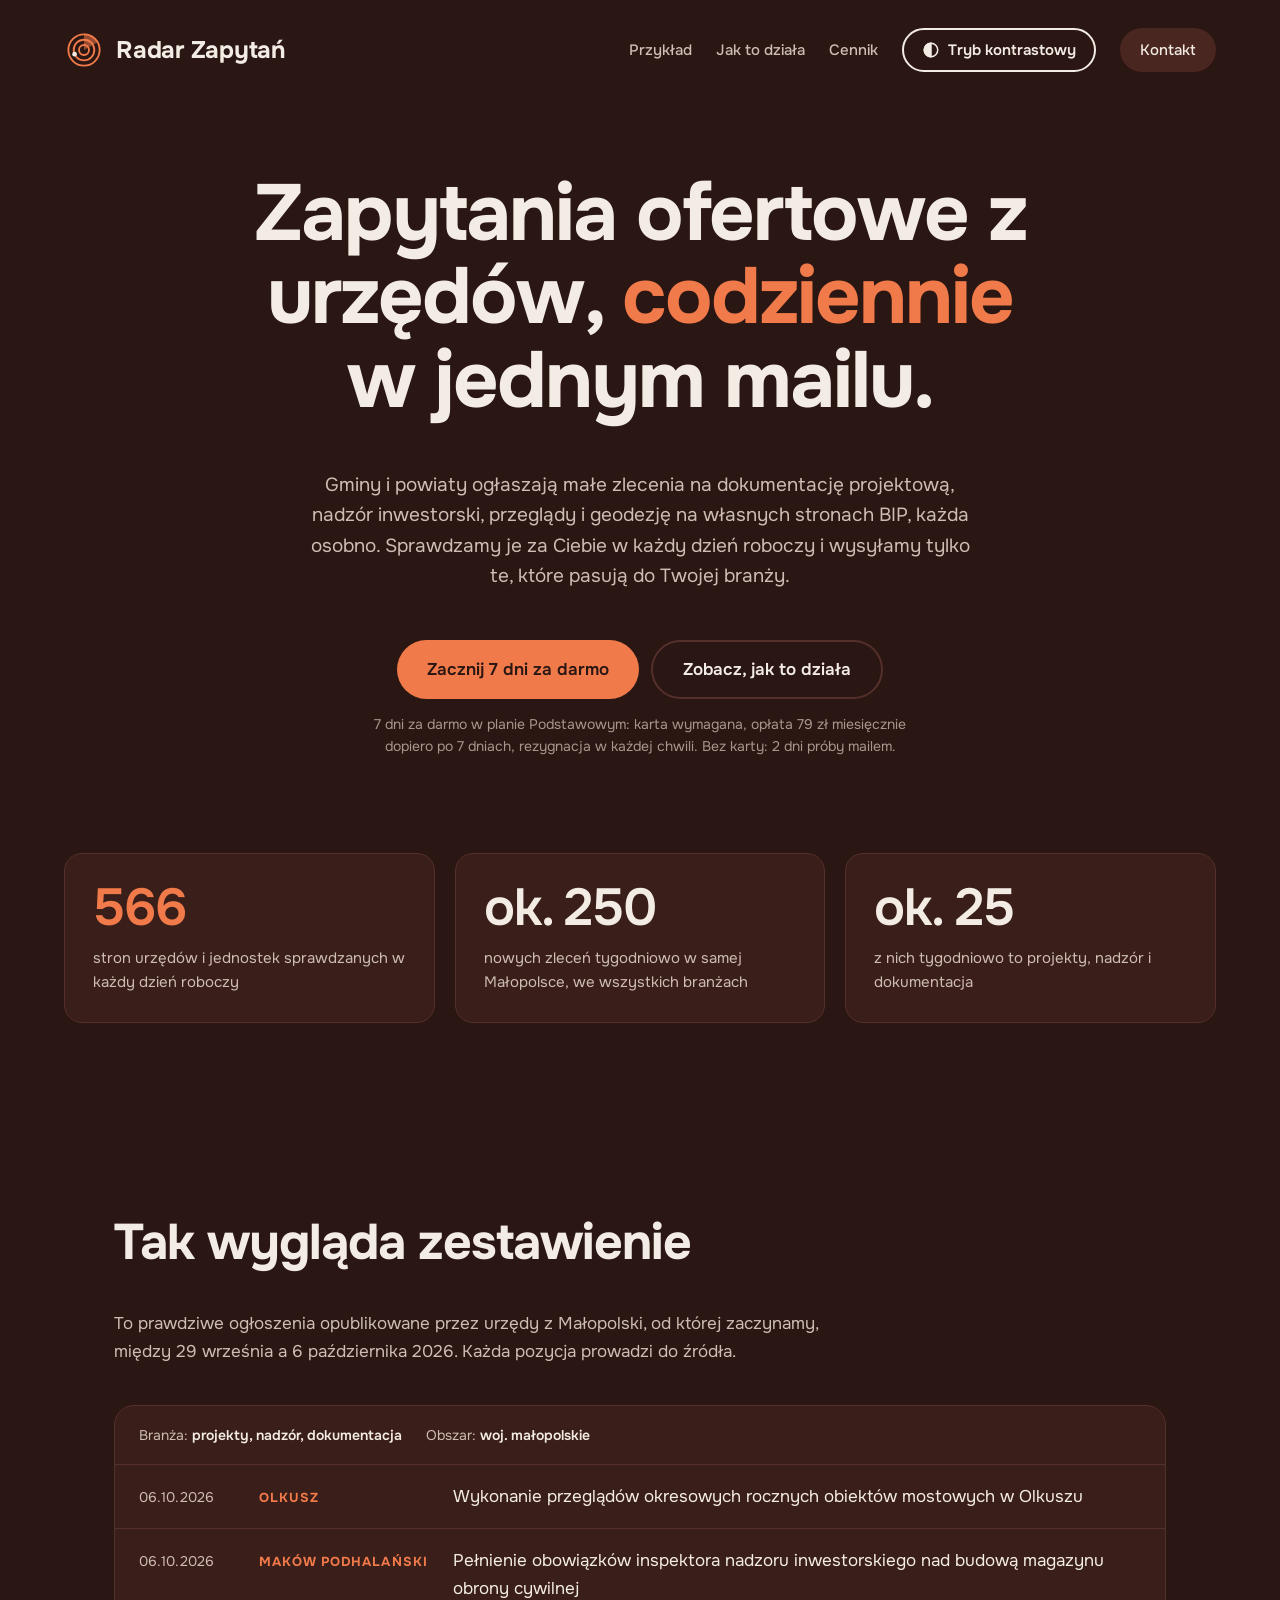
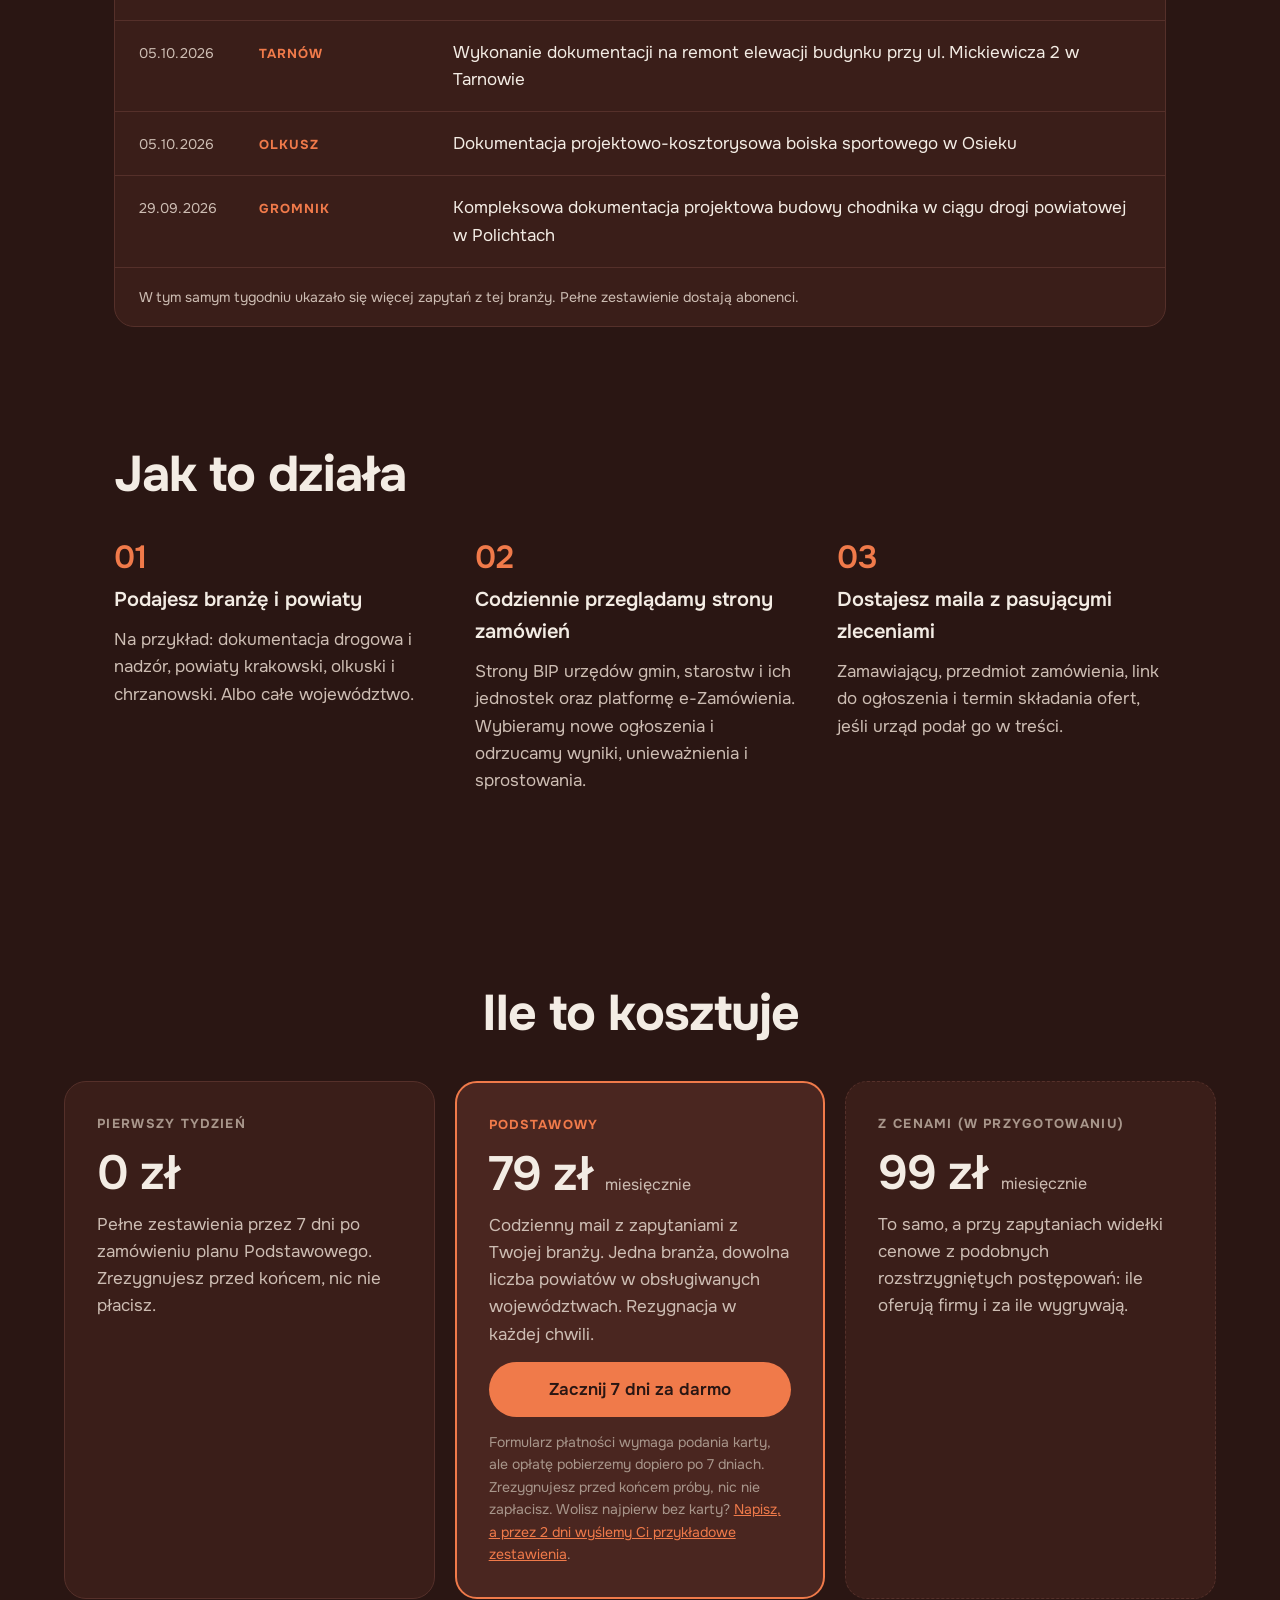
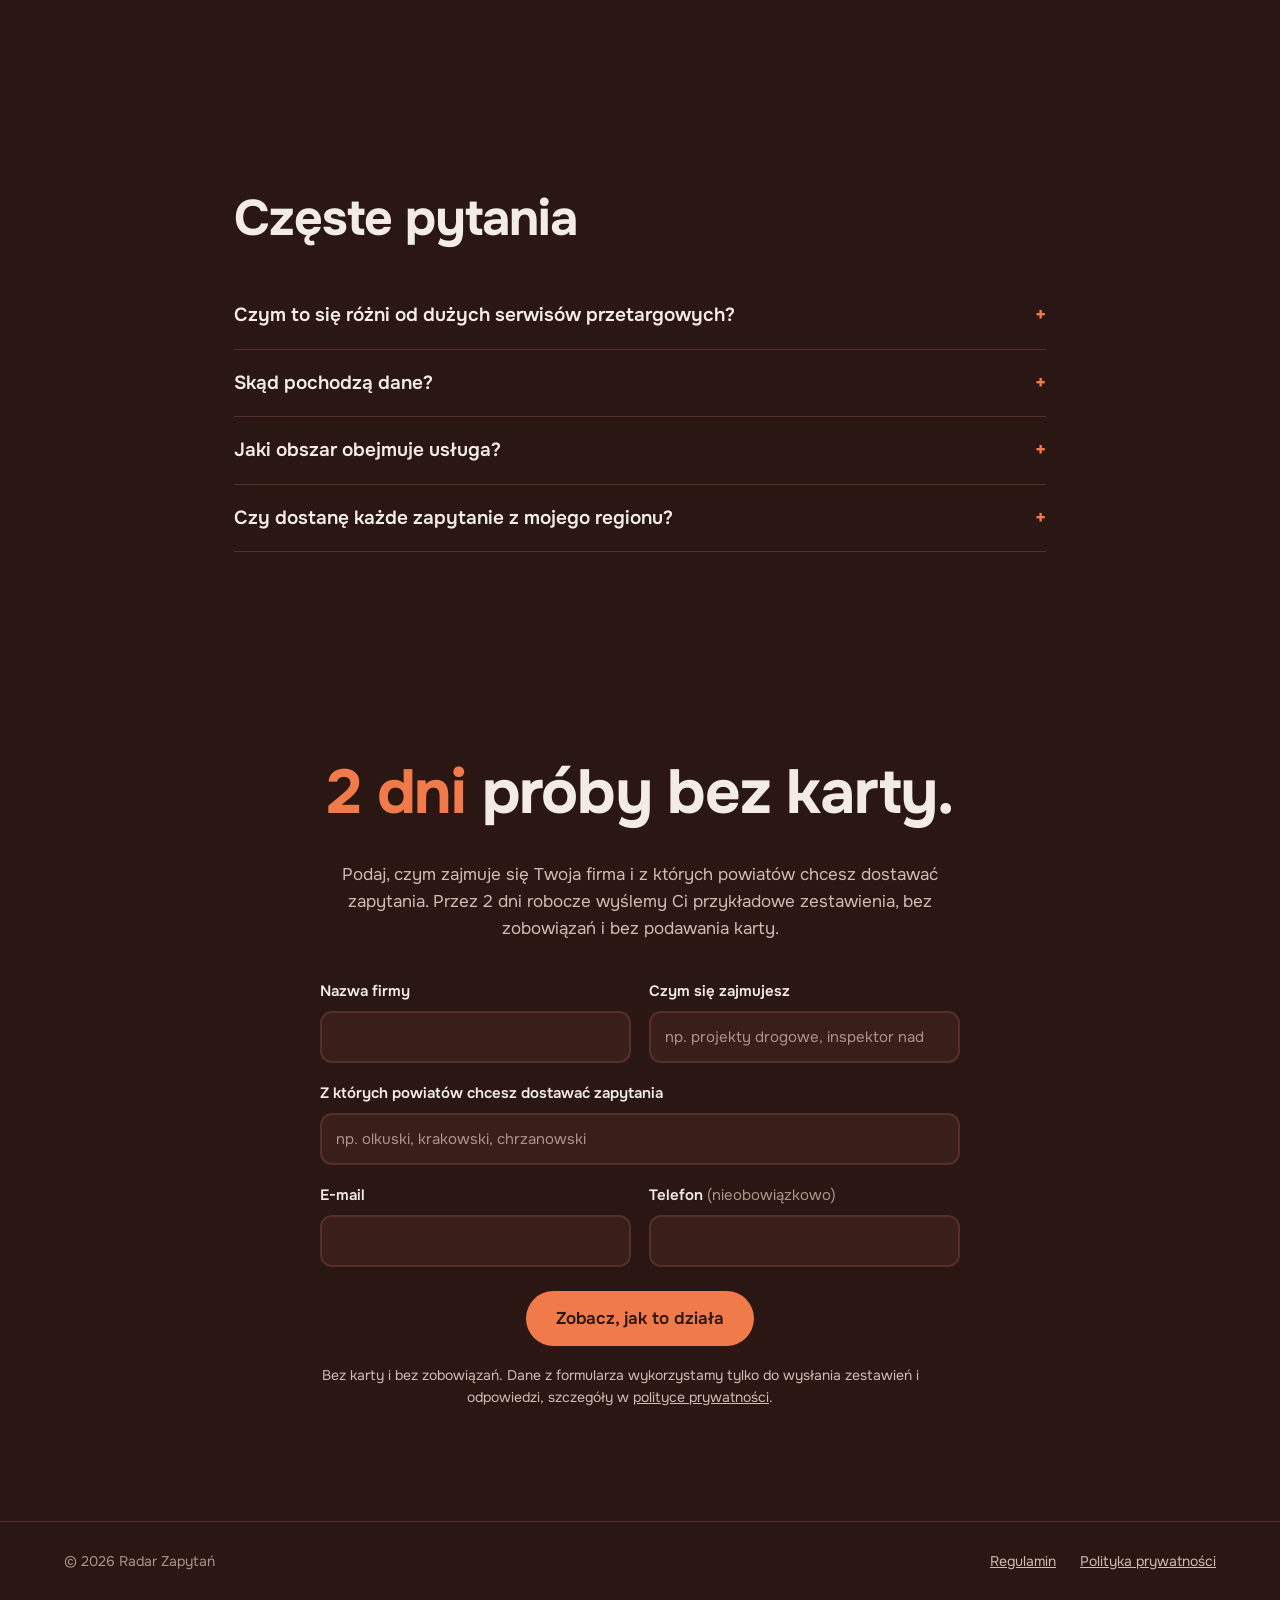
==== commit 447a684a: "Formularz: pole branży do wpisania, z podpowiedziami Co-Authored-By: Claude Opus 5.5 <noreply@anthro" ====
--- a/index.html
+++ b/index.html
@@ -104,9 +104,9 @@
 .form{width:100%;max-width:640px;display:flex;flex-direction:column;gap:18px;text-align:left}
 .form label{display:flex;flex-direction:column;gap:8px;font-weight:600;font-size:15px;color:var(--fg)}
 .form .opt{font-weight:400;color:var(--faint)}
-.form input,.form select{font:inherit;font-weight:400;color:var(--fg);background:var(--surface);border:2px solid var(--line);border-radius:12px;padding:12px 14px;min-height:48px;width:100%;box-sizing:border-box}
+.form input{font:inherit;font-weight:400;color:var(--fg);background:var(--surface);border:2px solid var(--line);border-radius:12px;padding:12px 14px;min-height:48px;width:100%;box-sizing:border-box}
 .form input::placeholder{color:var(--faint)}
-.form input:focus,.form select:focus{outline:none;border-color:var(--accent)}
+.form input:focus{outline:none;border-color:var(--accent)}
 .form .row2{display:grid;grid-template-columns:1fr 1fr;gap:18px}
 .form button.cta{border:0;font:inherit;font-weight:600;cursor:pointer;align-self:center;margin-top:6px}
 .form button.cta[disabled]{opacity:.6;cursor:wait}
@@ -230,21 +230,22 @@
   <h2 style="font-size:clamp(36px,5vw,62px);line-height:1.05"><span class="hl">2 dni</span> próby bez karty.</h2>
   <p>Podaj, czym zajmuje się Twoja firma i z których powiatów chcesz dostawać zapytania. Przez 2 dni robocze wyślemy Ci przykładowe zestawienia, bez zobowiązań i bez podawania karty.</p>
   <form class="form" id="form-proba" action="https://api.web3forms.com/submit" method="POST" novalidate>
-    <input type="hidden" name="access_key" value="WEB3FORMS_KLUCZ">
+    <input type="hidden" name="access_key" value="1658210f-44ff-498b-a741-18593de4dcaa">
     <input type="hidden" name="subject" value="2 dni próby – nowe zgłoszenie (Radar Zapytań)">
     <input type="hidden" name="from_name" value="Radar Zapytań – formularz">
     <input type="checkbox" name="botcheck" class="hp" tabindex="-1" autocomplete="off" aria-hidden="true">
     <div class="row2">
       <label>Nazwa firmy<input name="firma" required autocomplete="organization"></label>
-      <label>Czym się zajmujesz
-        <select name="branza" required>
-          <option value="">Wybierz</option>
-          <option>Biuro projektowe / architekt</option>
-          <option>Inspektor nadzoru</option>
-          <option>Geodeta</option>
-          <option>Inna branża</option>
-        </select>
-      </label>
+      <label>Czym się zajmujesz<input name="branza" list="branze" required autocomplete="off" placeholder="np. projekty drogowe, inspektor nadzoru"></label>
+      <datalist id="branze">
+        <option value="Biuro projektowe / architekt">
+        <option value="Projekty drogowe">
+        <option value="Projekty instalacyjne i sanitarne">
+        <option value="Projekty elektryczne">
+        <option value="Inspektor nadzoru">
+        <option value="Geodeta">
+        <option value="Kosztorysant">
+      </datalist>
     </div>
     <label>Z których powiatów chcesz dostawać zapytania<input name="powiaty" required placeholder="np. olkuski, krakowski, chrzanowski"></label>
     <div class="row2">
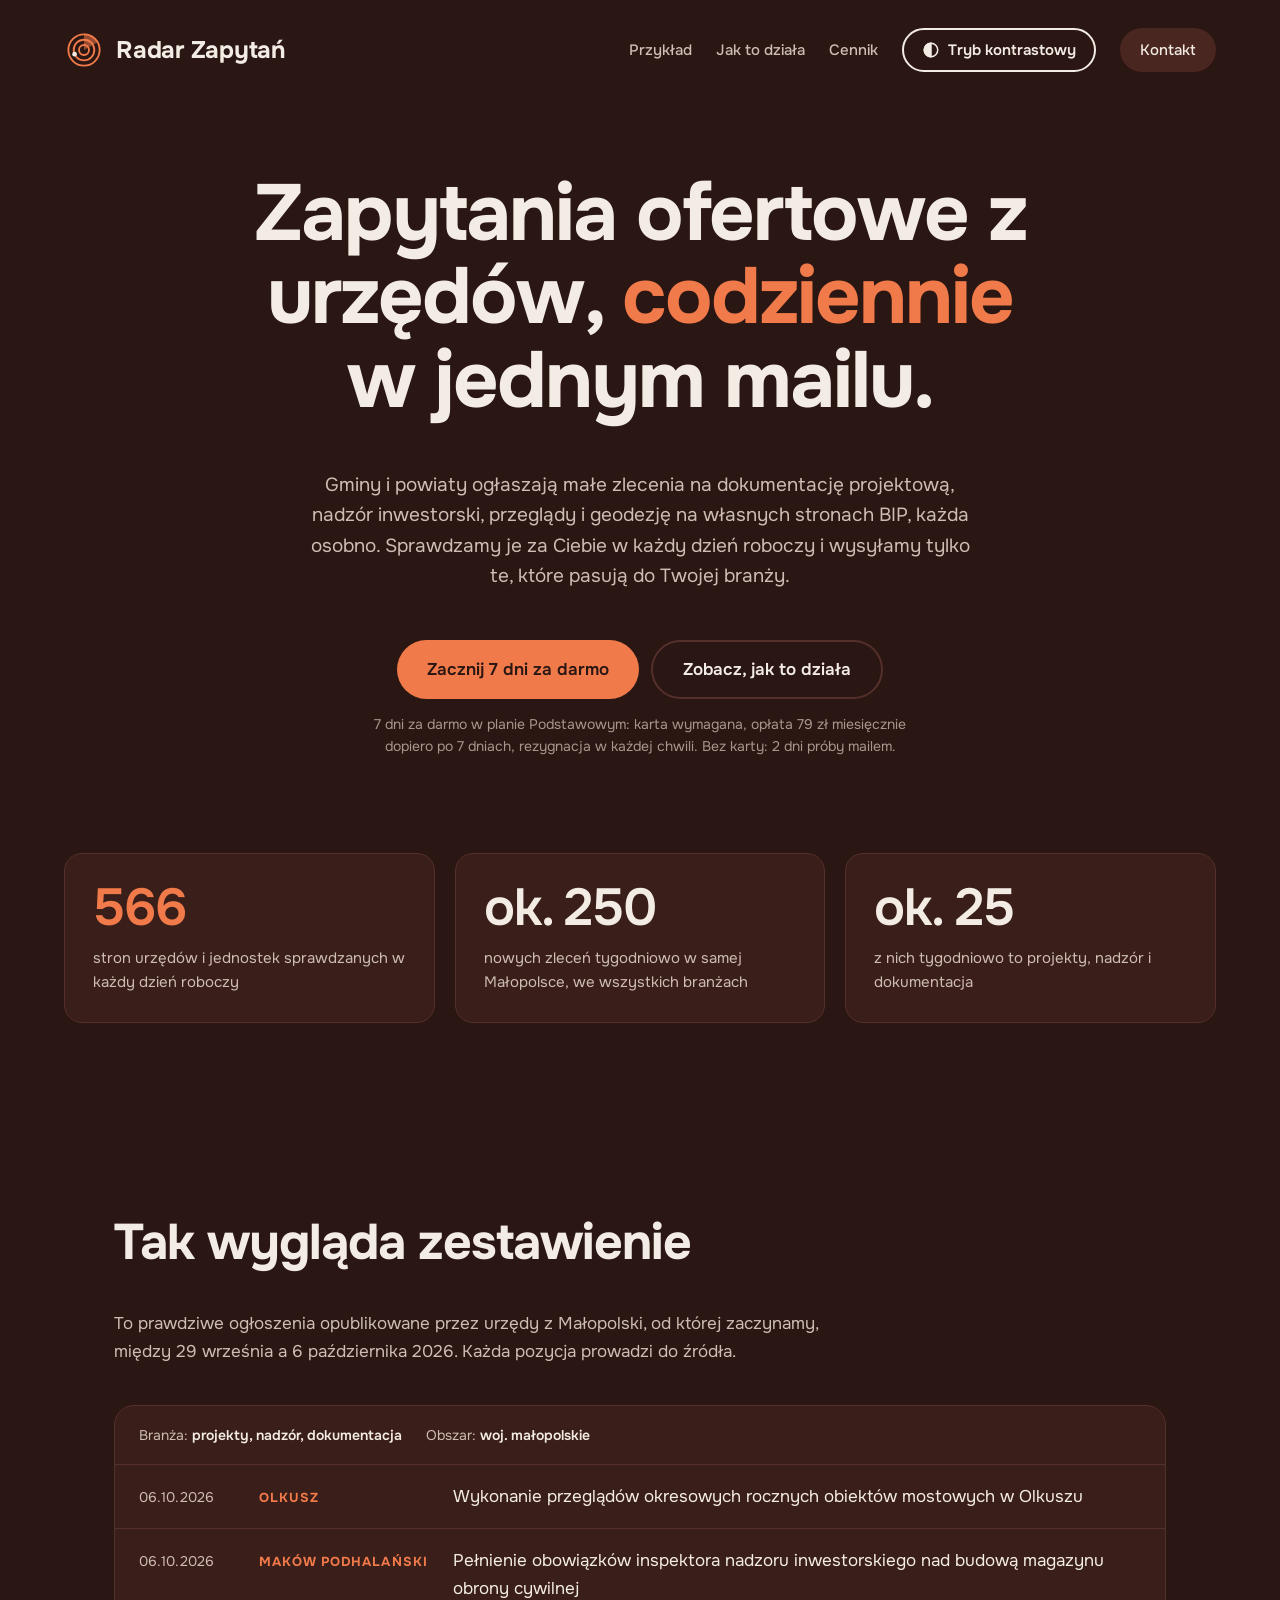
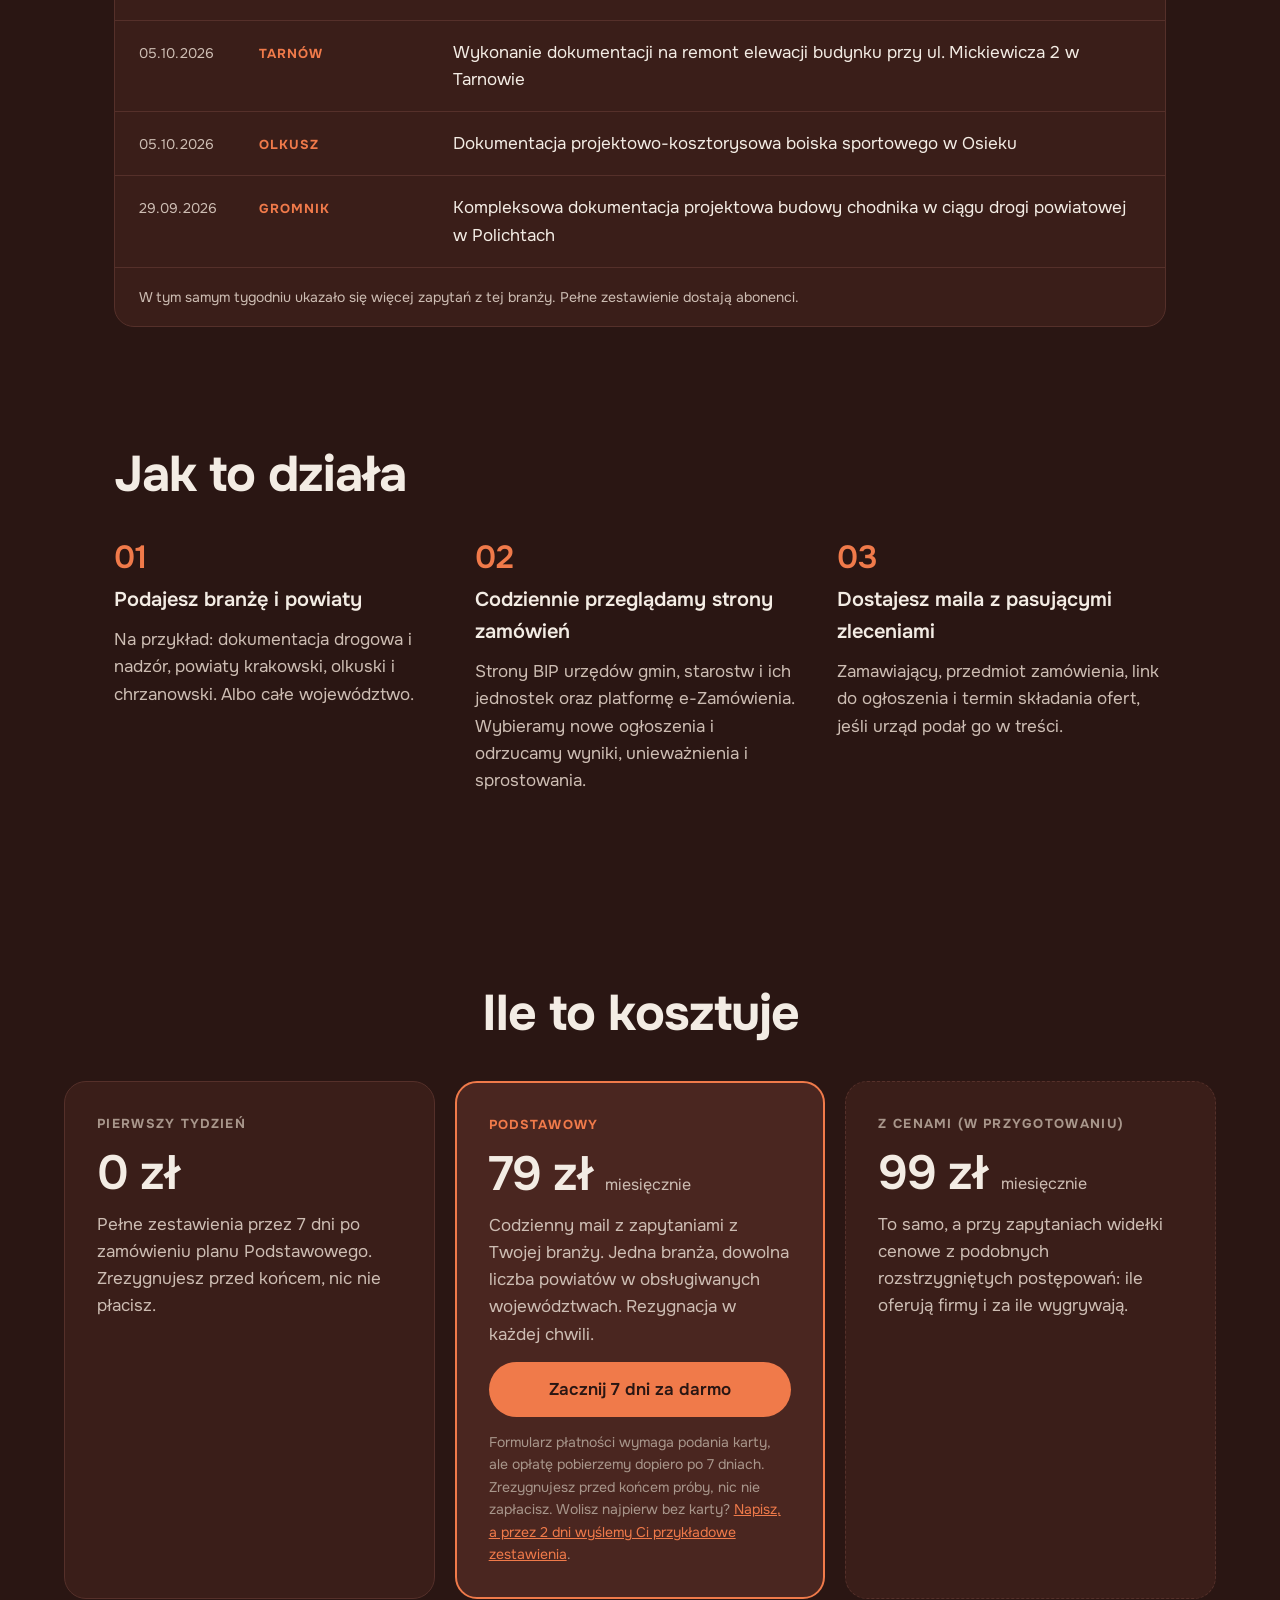
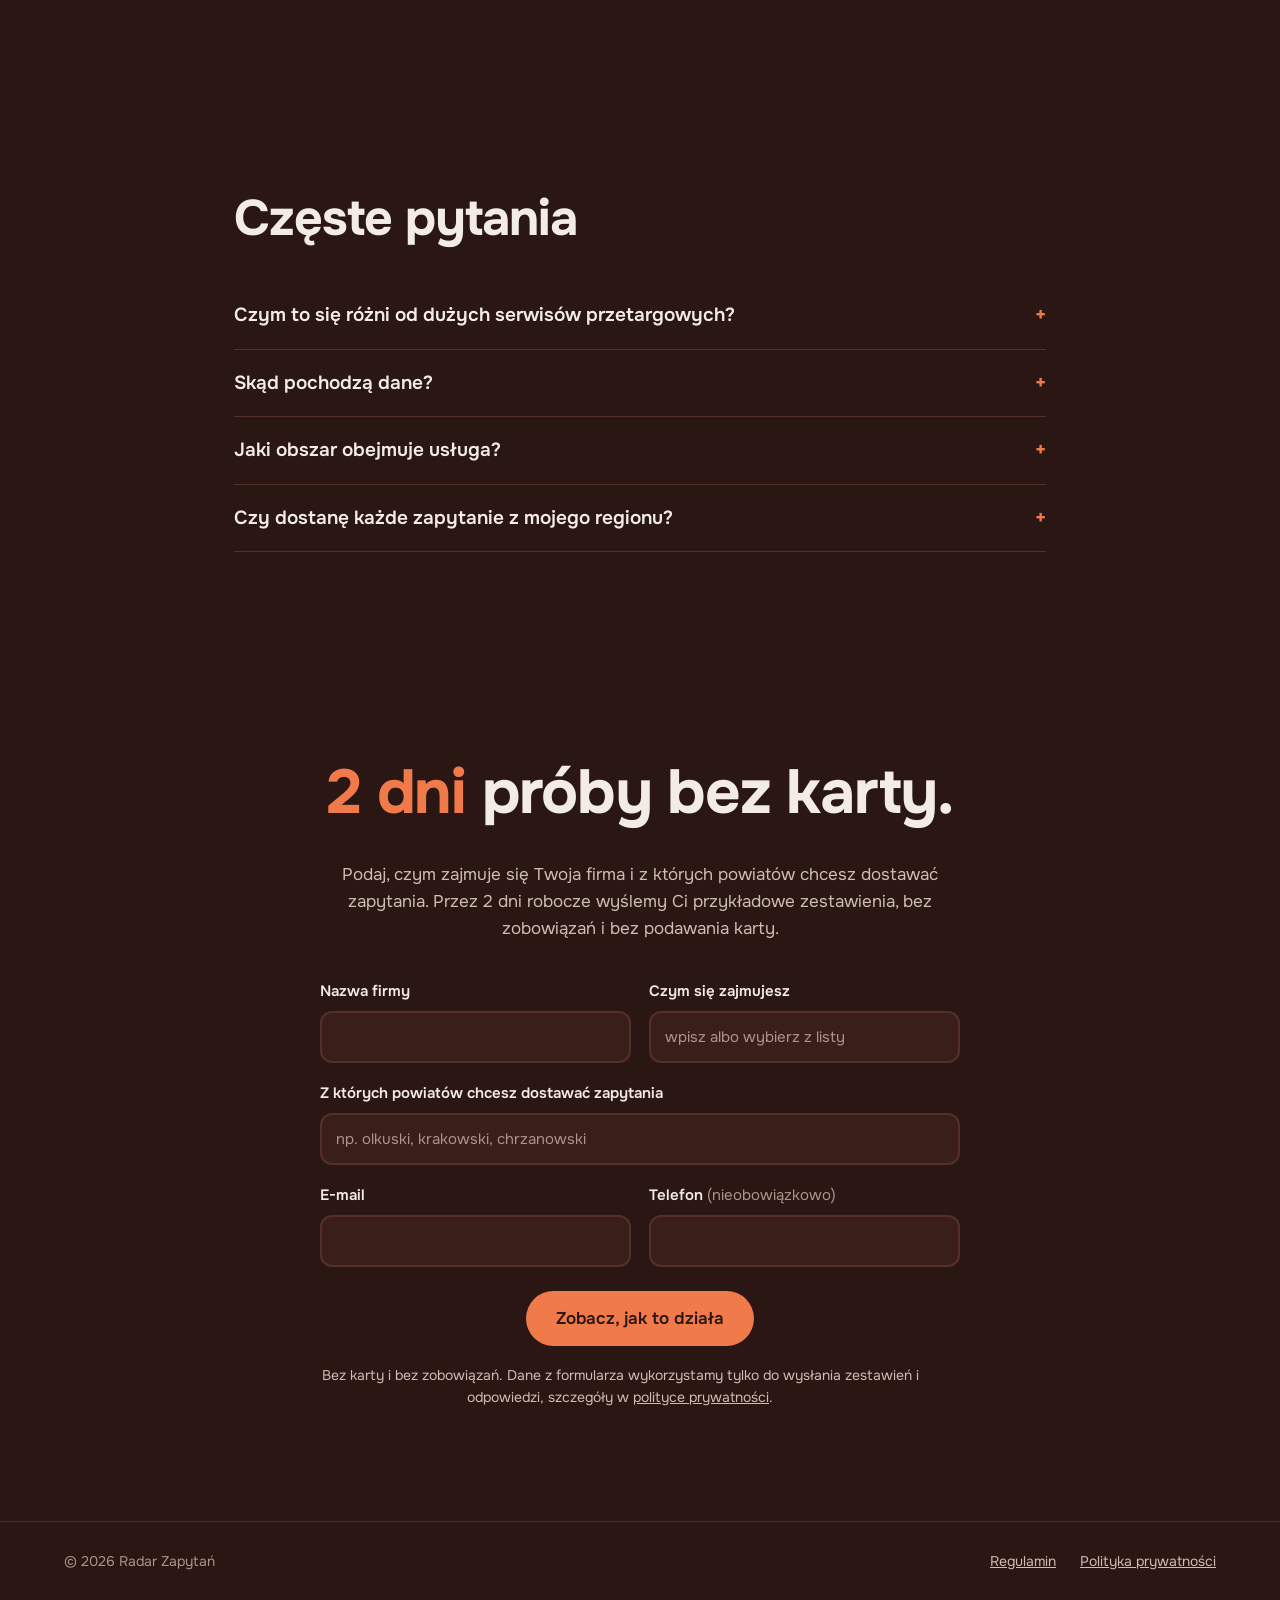
==== commit e5c56e7b: "Formularz: krótszy placeholder branży Co-Authored-By: Claude Opus 5.5 <noreply@anthropic.com> Claude" ====
--- a/index.html
+++ b/index.html
@@ -236,7 +236,7 @@
     <input type="checkbox" name="botcheck" class="hp" tabindex="-1" autocomplete="off" aria-hidden="true">
     <div class="row2">
       <label>Nazwa firmy<input name="firma" required autocomplete="organization"></label>
-      <label>Czym się zajmujesz<input name="branza" list="branze" required autocomplete="off" placeholder="np. projekty drogowe, inspektor nadzoru"></label>
+      <label>Czym się zajmujesz<input name="branza" list="branze" required autocomplete="off" placeholder="wpisz albo wybierz z listy"></label>
       <datalist id="branze">
         <option value="Biuro projektowe / architekt">
         <option value="Projekty drogowe">
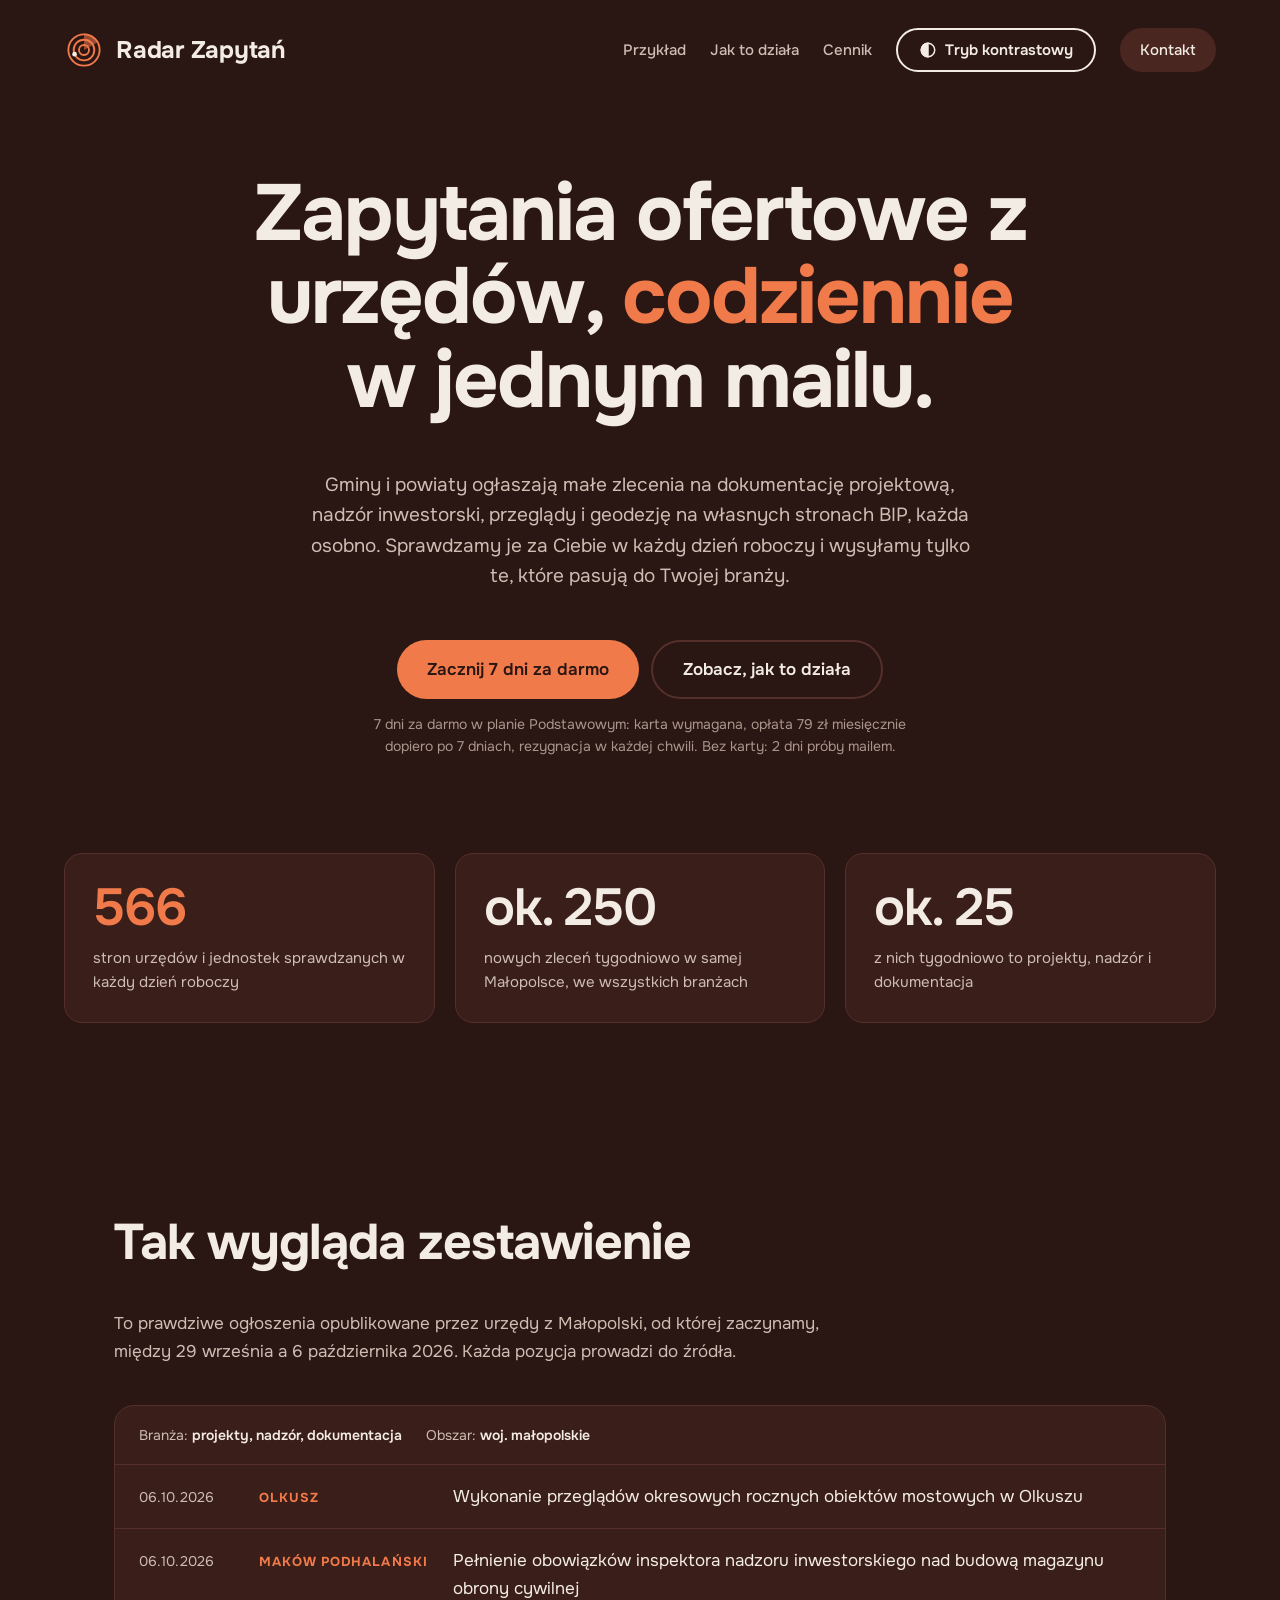
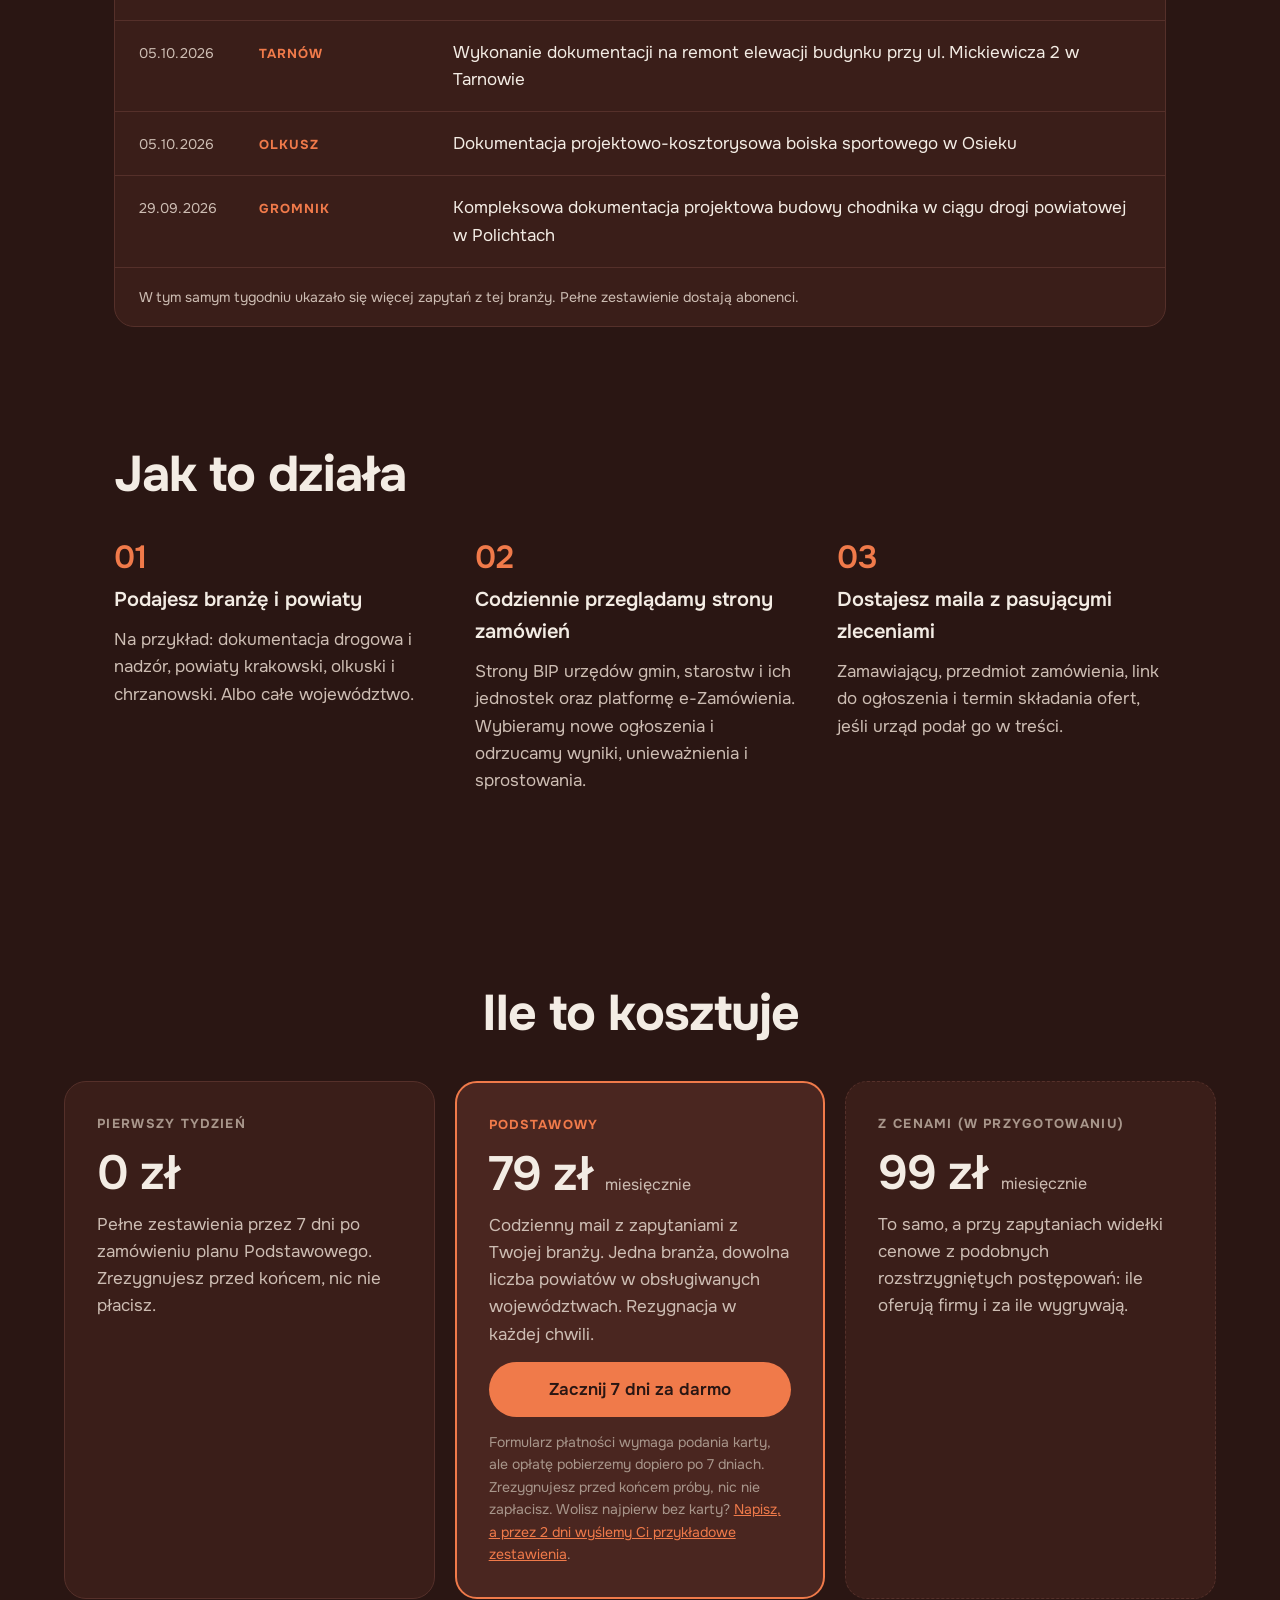
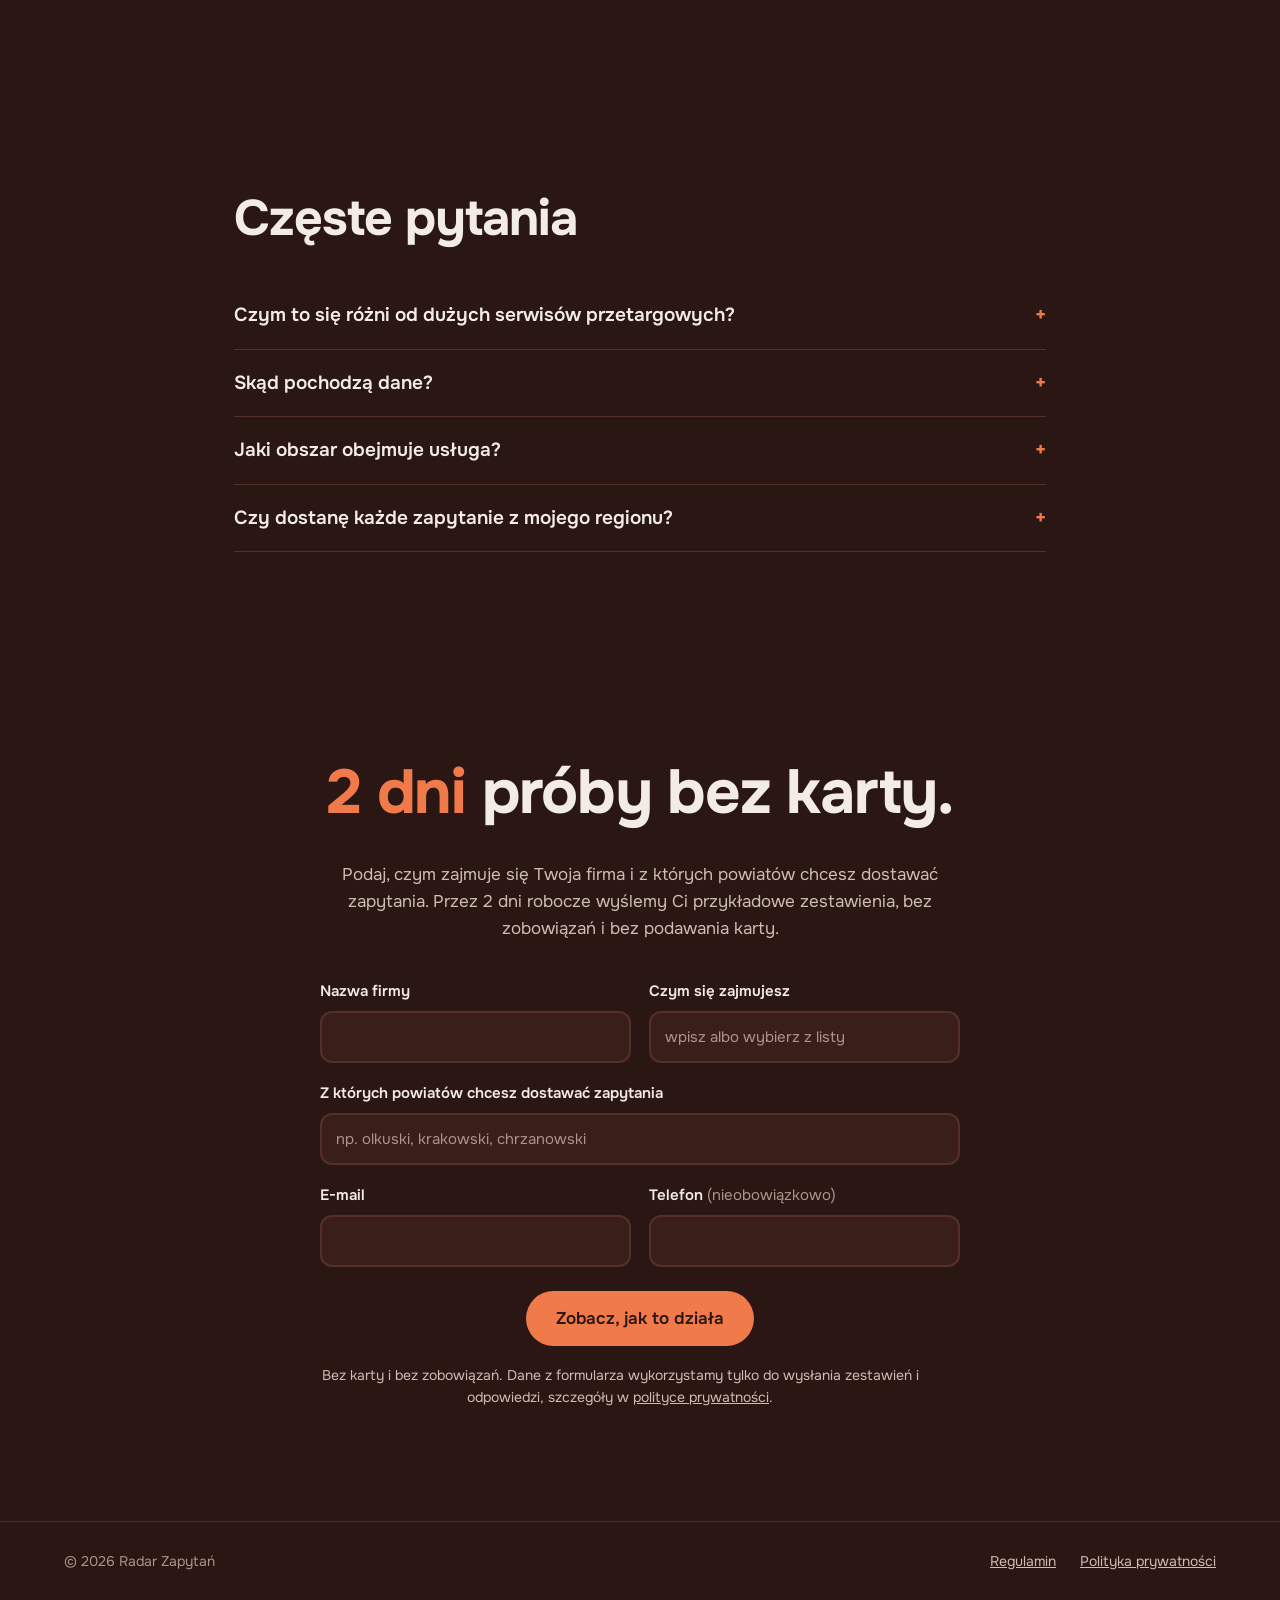
==== commit e5d0a4a7: "Tryb kontrastowy bez przesunięć: te same grubości fontu i stała szerokość przełącznika Co-Authored-B" ====
--- a/index.html
+++ b/index.html
@@ -26,11 +26,11 @@
   color-scheme:dark;
 }
 html.hc{
-  --bg:#0B6B4F; --surface:#0A5C44; --surface2:#08503B; --line:#5FA58F;
-  --fg:#FFFFFF; --muted:#EAF5F0; --faint:#D3EBE1;
-  --accent:#C8E26A; --accent-fg:#08503B; --pill:#FFFFFF; --pill-fg:#0A5C44;
-  --logo:#FFFFFF; --logo-dot:#C8E26A;
-  --w-head:800; --w-nav:700;
+  --bg:#2B2126; --surface:#45373E; --surface2:#5E1F3B; --line:#6A5560;
+  --fg:#FCDFBD; --muted:#F3D6B3; --faint:#E2C6A4;
+  --accent:#F5B04B; --accent-fg:#2B2126; --pill:#E00B5B; --pill-fg:#FFFFFF;
+  --logo:#F5B04B; --logo-dot:#E00B5B;
+  --w-head:700; --w-nav:500;
 }
 *{box-sizing:border-box}
 html{-webkit-text-size-adjust:100%}
@@ -46,7 +46,7 @@
 nav.menu{display:flex;gap:24px;align-items:center;flex-wrap:wrap;font-size:15px;font-weight:var(--w-nav)}
 nav.menu a.lnk{color:var(--muted);text-decoration:none}
 nav.menu a.lnk:hover{color:var(--fg)}
-.btn-hc{background:transparent;color:var(--fg);border:2px solid var(--fg);font:inherit;font-weight:600;padding:8px 18px;border-radius:999px;min-height:44px;cursor:pointer;display:inline-flex;align-items:center;gap:8px}
+.btn-hc{background:transparent;color:var(--fg);border:2px solid var(--fg);font:inherit;font-weight:600;padding:8px 18px;border-radius:999px;min-height:44px;cursor:pointer;display:inline-flex;align-items:center;gap:8px;min-width:200px;justify-content:center}
 .pill{background:var(--pill);color:var(--pill-fg);text-decoration:none;padding:10px 20px;border-radius:999px;min-height:44px;display:inline-flex;align-items:center}
 .cta{background:var(--accent);color:var(--accent-fg);text-decoration:none;font-weight:600;padding:14px 30px;border-radius:999px;min-height:48px;display:inline-flex;align-items:center;justify-content:center}
 .hero{max-width:1100px;margin:0 auto;padding:72px 24px 96px;text-align:center;display:flex;flex-direction:column;align-items:center;gap:48px}
